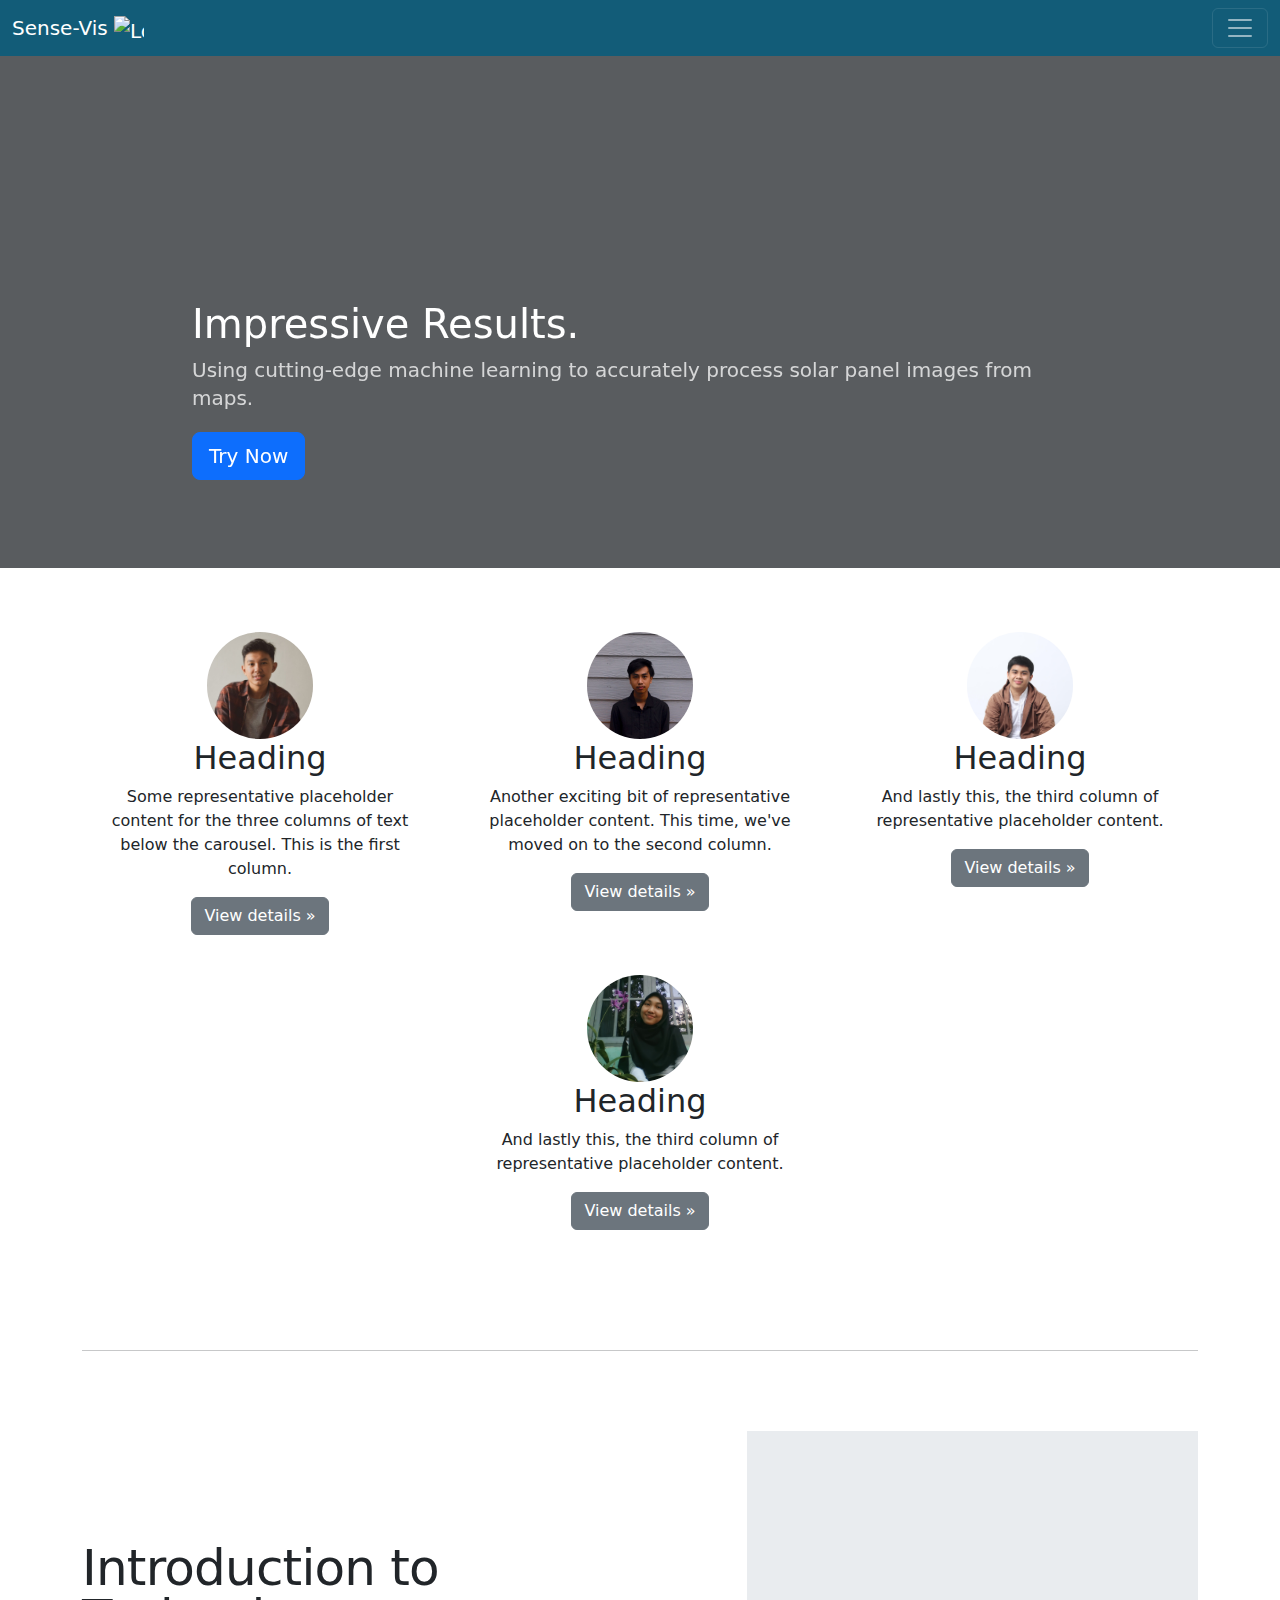
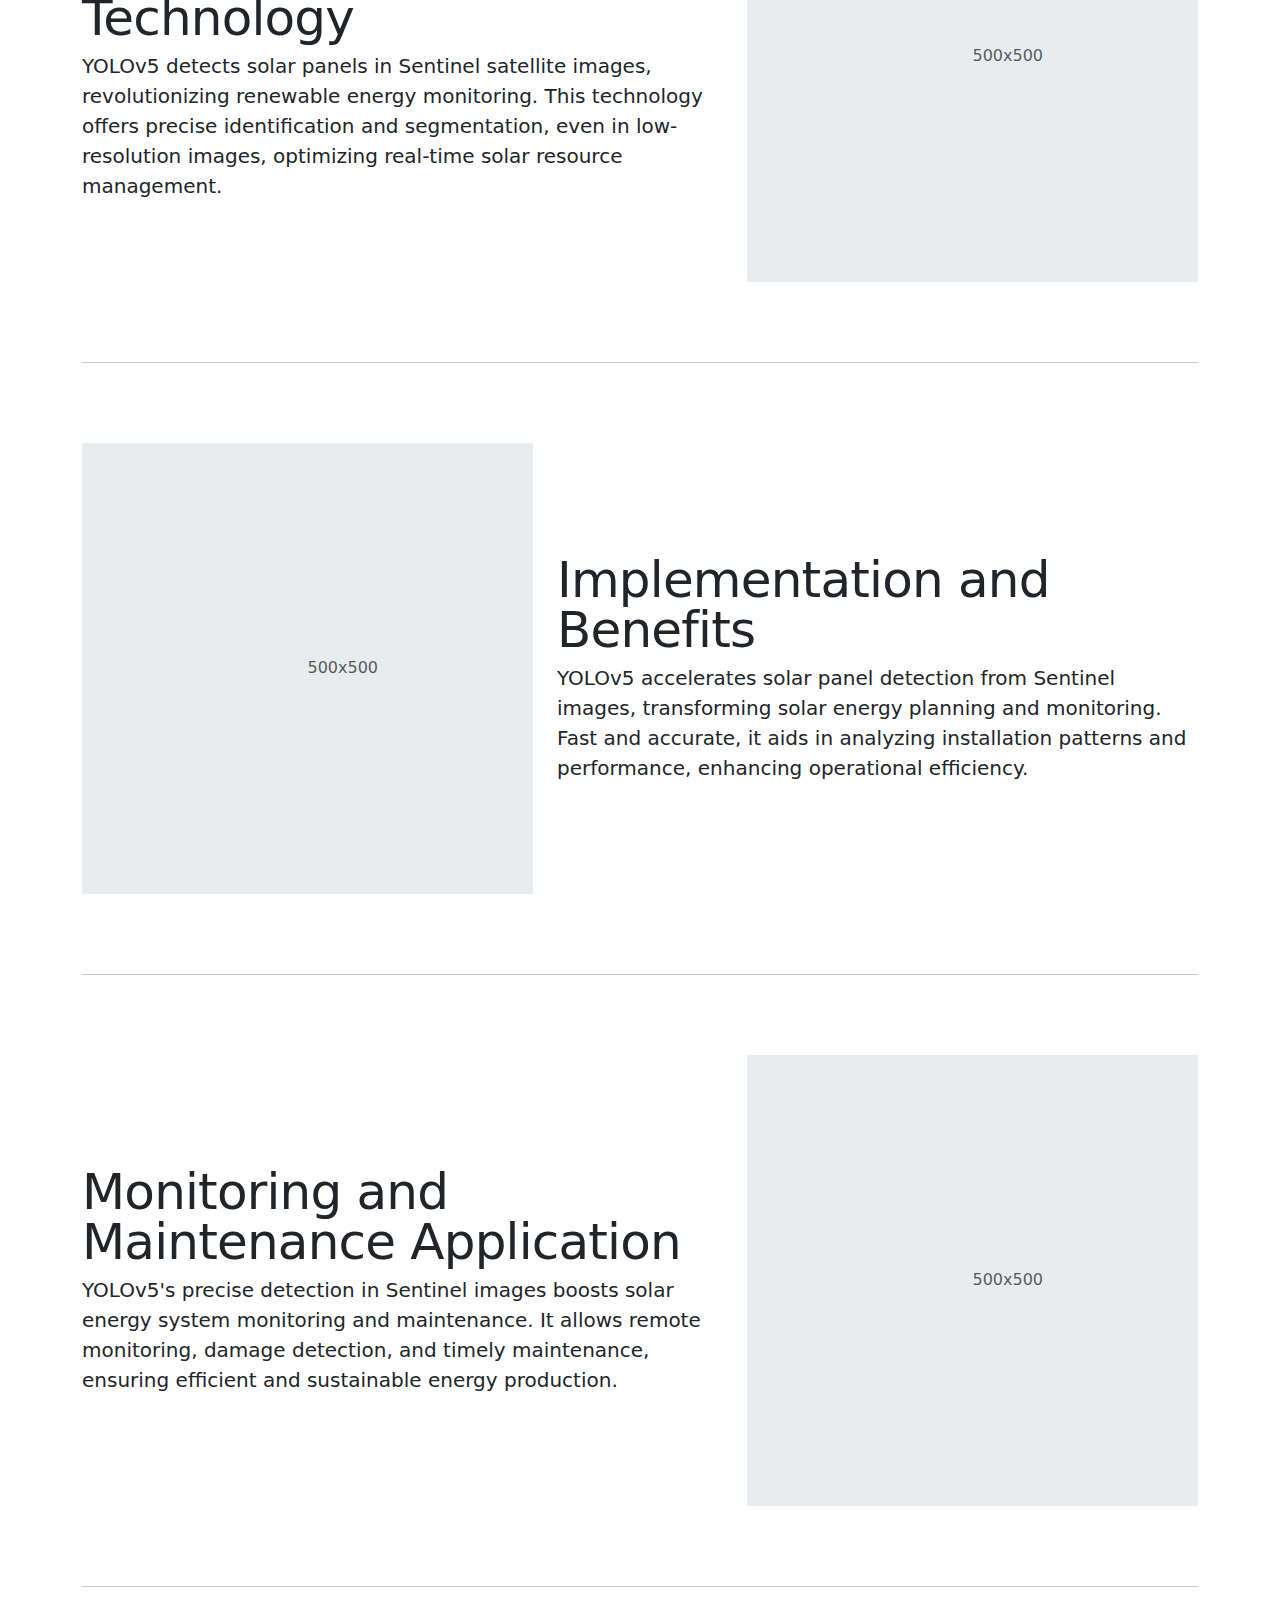
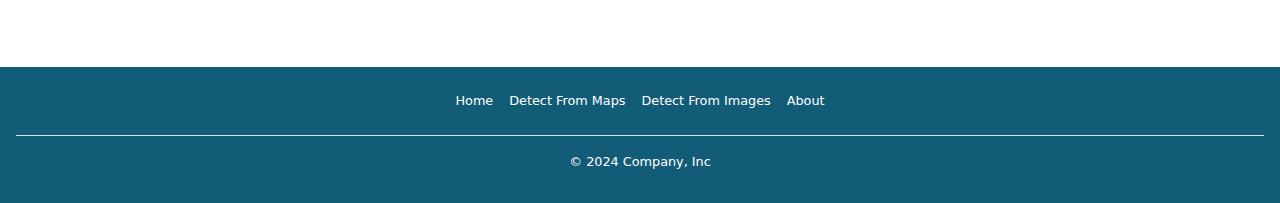
==== about.html @ 4f79d6cd "Mengubah text, menambah animasi, menambah card" ====
<!doctype html>
<html lang="en">
<head>
  <meta charset="utf-8">
  <meta name="viewport" content="width=device-width, initial-scale=1">
  <title>About</title>
  <meta name="description" content="Sense-Vis adalah sebuah platform yang memungkinan pengguna untuk melakukan deteksi dan mask terhadap solar paner">
  <meta name="keywords" content="yolov5, sentinel2, mask, solar panel">
  <meta name="author" content="Abiya, Rafly, Irfani, Riyang">
  <link rel="icon" href="/images/Black.ico" type="image/x-icon">
  <link href="https://cdn.jsdelivr.net/npm/bootstrap@5.3.3/dist/css/bootstrap.min.css" rel="stylesheet" integrity="sha384-QWTKZyjpPEjISv5WaRU9OFeRpok6YctnYmDr5pNlyT2bRjXh0JMhjY6hW+ALEwIH" crossorigin="anonymous">
  <link rel="stylesheet" type="text/css" href="/css/maps.css" />
  <link rel="stylesheet" type="text/css" href="/css/about.css" />
  <link rel="stylesheet" href="https://cdn.jsdelivr.net/npm/bootstrap-icons@1.11.3/font/bootstrap-icons.min.css">
  <script src="https://polyfill.io/v3/polyfill.min.js?features=default"></script>
</head>
<body>
  <div class="content">

    <!-- Navbar -->
    <nav class="navbar navbar-dark header">
      <div class="container-fluid">
        <a class="navbar-brand" href="index.html">Sense-Vis
          <img src="images/White.svg" alt="Logo" width="30" height="24" class="d-inline-block align-text-top">
        </a>
        <button class="navbar-toggler" type="button" data-bs-toggle="offcanvas" data-bs-target="#offcanvasDarkNavbar" aria-controls="offcanvasDarkNavbar" aria-label="Toggle navigation">
          <span class="navbar-toggler-icon"></span>
        </button>
        <div class="offcanvas offcanvas-end" tabindex="-1" id="offcanvasDarkNavbar" aria-labelledby="offcanvasDarkNavbarLabel">
          <div class="offcanvas-header">
            <h5 class="offcanvas-title" id="offcanvasDarkNavbarLabel">Sense-Vis</h5>
            <button type="button" class="btn-close btn-close-white" data-bs-dismiss="offcanvas" aria-label="Close"></button>
          </div>
          <div class="offcanvas-body">
            <ul class="navbar-nav justify-content-end flex-grow-1 pe-3">
              <li class="nav-item">
                <a class="nav-link active" aria-current="page" href="index.html">Home</a>
              </li>
              <li class="nav-item">
                <a class="nav-link" href="maps.html">Detect From Maps</a>
              </li>
              <li class="nav-item">
                <a class="nav-link" href="upload.html">Detect From Images</a>
              </li>
              <li class="nav-item">
                <a class="nav-link" href="about.html">About</a>
              </li>
            </ul>
          </div>
        </div>
      </div>
    </nav>

    <div class="aboutMainContent">
      <div id="myCarousel" class="carousel slide mb-6" data-bs-ride="carousel">
        <!-- <div class="carousel-indicators">
          <button type="button" data-bs-target="#myCarousel" data-bs-slide-to="0" class="active" aria-current="true" aria-label="Slide 1"></button>
          <button type="button" data-bs-target="#myCarousel" data-bs-slide-to="1" aria-label="Slide 2"></button>
          <button type="button" data-bs-target="#myCarousel" data-bs-slide-to="2" aria-label="Slide 3"></button>
        </div> -->
        <div class="carousel-inner">
          <div class="carousel-item active">
            <svg class="bd-placeholder-img" width="100%" height="100%" xmlns="http://www.w3.org/2000/svg" aria-hidden="true" preserveAspectRatio="xMidYMid slice" focusable="false"><rect width="100%" height="100%" fill="var(--bs-secondary-color)"/></svg>
            <div class="container">
              <div class="carousel-caption text-start">
                <h1>Impressive Results.</h1>
                <p class="opacity-75">Using cutting-edge machine learning to accurately process solar panel images from maps.</p>
                <p><a class="btn btn-lg btn-primary" href="maps.html">Try Now</a></p>
              </div>
            </div>
          </div>
          <div class="carousel-item">
            <svg class="bd-placeholder-img" width="100%" height="100%" xmlns="http://www.w3.org/2000/svg" aria-hidden="true" preserveAspectRatio="xMidYMid slice" focusable="false"><rect width="100%" height="100%" fill="var(--bs-secondary-color)"/></svg>
            <div class="container">
              <div class="carousel-caption">
                <h1>Flexible.</h1>
                <p>Easily manage your TIFF files to get the output you desire..</p>
                <p><a class="btn btn-lg btn-primary" href="upload.html">Start Analysis</a></p>
              </div>
            </div>
          </div>
          <div class="carousel-item">
            <svg class="bd-placeholder-img" width="100%" height="100%" xmlns="http://www.w3.org/2000/svg" aria-hidden="true" preserveAspectRatio="xMidYMid slice" focusable="false"><rect width="100%" height="100%" fill="var(--bs-secondary-color)"/></svg>
            <div class="container">
              <div class="carousel-caption text-end">
                <h1>Discover Solar Panels Around You.</h1>
                <p>Our recommendation column makes it easy to find solar panel locations.</p>
                <p><a class="btn btn-lg btn-primary" href="maps.html">Find Your Solar Panels</a></p>
              </div>
            </div>
          </div>
        </div>
        <!-- <button class="carousel-control-prev" type="button" data-bs-target="#myCarousel" data-bs-slide="prev">
          <span class="carousel-control-prev-icon" aria-hidden="true"></span>
          <span class="visually-hidden">Previous</span>
        </button>
        <button class="carousel-control-next" type="button" data-bs-target="#myCarousel" data-bs-slide="next">
          <span class="carousel-control-next-icon" aria-hidden="true"></span>
          <span class="visually-hidden">Next</span>
        </button> -->
      </div>
    
      <div class="container marketing">
    
        <!-- Three columns of text below the carousel -->
        <div class="row">
          <div class="col-lg-4">
            <img class="bd-placeholder-img rounded-circle" src="images/profile_irfani.jpeg" alt="Placeholder" style="width: 30%;">
            <h2 class="fw-normal">Heading</h2>
            <p>Some representative placeholder content for the three columns of text below the carousel. This is the first column.</p>
            <p><a class="btn btn-secondary" href="#">View details &raquo;</a></p>
          </div><!-- /.col-lg-4 -->
          <div class="col-lg-4">
            <img class="bd-placeholder-img rounded-circle" src="images/profile_rafly.jpeg" alt="Placeholder" style="width: 30%;">
            <h2 class="fw-normal">Heading</h2>
            <p>Another exciting bit of representative placeholder content. This time, we've moved on to the second column.</p>
            <p><a class="btn btn-secondary" href="#">View details &raquo;</a></p>
          </div><!-- /.col-lg-4 -->
          <div class="col-lg-4">
            <img class="bd-placeholder-img rounded-circle" src="images/profile_abiya.jpeg" alt="Placeholder" style="width: 30%;">
            <h2 class="fw-normal">Heading</h2>
            <p>And lastly this, the third column of representative placeholder content.</p>
            <p><a class="btn btn-secondary" href="#">View details &raquo;</a></p>
          </div><!-- /.col-lg-4 -->
          <div class="col-lg-4 offset-lg-4">
            <img class="bd-placeholder-img rounded-circle" src="images/profile_riyang.jpeg" alt="Placeholder" style="width: 30%;">
            <h2 class="fw-normal">Heading</h2>
            <p>And lastly this, the third column of representative placeholder content.</p>
            <p><a class="btn btn-secondary" href="#">View details &raquo;</a></p>
          </div><!-- /.col-lg-4 -->
        </div><!-- /.row -->
    
    
        <!-- START THE FEATURETTES -->
    
        <hr class="featurette-divider">
    
        <div class="row featurette">
          <div class="col-md-7">
            <h2 class="featurette-heading fw-normal lh-1">Introduction to Technology</h2>
            <p class="lead">YOLOv5 detects solar panels in Sentinel satellite images, revolutionizing renewable energy monitoring. This technology offers precise identification and segmentation, even in low-resolution images, optimizing real-time solar resource management.</p>
          </div>
          <div class="col-md-5">
            <svg class="bd-placeholder-img bd-placeholder-img-lg featurette-image img-fluid mx-auto" width="500" height="500" xmlns="http://www.w3.org/2000/svg" role="img" aria-label="Placeholder: 500x500" preserveAspectRatio="xMidYMid slice" focusable="false"><title>Placeholder</title><rect width="100%" height="100%" fill="var(--bs-secondary-bg)"/><text x="50%" y="50%" fill="var(--bs-secondary-color)" dy=".3em">500x500</text></svg>
          </div>
        </div>
    
        <hr class="featurette-divider">
    
        <div class="row featurette">
          <div class="col-md-7 order-md-2">
            <h2 class="featurette-heading fw-normal lh-1">Implementation and Benefits</h2>
            <p class="lead">YOLOv5 accelerates solar panel detection from Sentinel images, transforming solar energy planning and monitoring. Fast and accurate, it aids in analyzing installation patterns and performance, enhancing operational efficiency.</p>
          </div>
          <div class="col-md-5 order-md-1">
            <svg class="bd-placeholder-img bd-placeholder-img-lg featurette-image img-fluid mx-auto" width="500" height="500" xmlns="http://www.w3.org/2000/svg" role="img" aria-label="Placeholder: 500x500" preserveAspectRatio="xMidYMid slice" focusable="false"><title>Placeholder</title><rect width="100%" height="100%" fill="var(--bs-secondary-bg)"/><text x="50%" y="50%" fill="var(--bs-secondary-color)" dy=".3em">500x500</text></svg>
          </div>
        </div>
    
        <hr class="featurette-divider">
    
        <div class="row featurette">
          <div class="col-md-7">
            <h2 class="featurette-heading fw-normal lh-1">Monitoring and Maintenance Application</h2>
            <p class="lead">YOLOv5's precise detection in Sentinel images boosts solar energy system monitoring and maintenance. It allows remote monitoring, damage detection, and timely maintenance, ensuring efficient and sustainable energy production.</p>
          </div>
          <div class="col-md-5">
            <svg class="bd-placeholder-img bd-placeholder-img-lg featurette-image img-fluid mx-auto" width="500" height="500" xmlns="http://www.w3.org/2000/svg" role="img" aria-label="Placeholder: 500x500" preserveAspectRatio="xMidYMid slice" focusable="false"><title>Placeholder</title><rect width="100%" height="100%" fill="var(--bs-secondary-bg)"/><text x="50%" y="50%" fill="var(--bs-secondary-color)" dy=".3em">500x500</text></svg>
          </div>
        </div>
    
        <hr class="featurette-divider">
    
        <!-- /END THE FEATURETTES -->
    
      </div>
    </div>

    <!-- Footer -->
    <footer>
        <div class="text-center p-3">
        <ul class="nav justify-content-center border-bottom pb-3 mb-3">
          <li class="nav-item"><a href="index.html" class="nav-link px-2">Home</a></li>
          <li class="nav-item"><a href="maps.html" class="nav-link px-2">Detect From Maps</a></li>
          <li class="nav-item"><a href="upload.html" class="nav-link px-2">Detect From Images</a></li>
          <li class="nav-item"><a href="about.html" class="nav-link px-2">About</a></li>
        </ul>
        <p class="text-center">&copy; 2024 Company, Inc</p>
      </div>
    </footer>
  </div>

  <script src="/js/upload.js"></script>
  <script src="https://cdn.jsdelivr.net/npm/bootstrap@5.3.3/dist/js/bootstrap.bundle.min.js" integrity="sha384-YvpcrYf0tY3lHB60NNkmXc5s9fDVZLESaAA55NDzOxhy9GkcIdslK1eN7N6jIeHz" crossorigin="anonymous"></script>
</body>
</html>
---- css/maps.css ----
/* Styling Body */
html, body {
  height: 100%;
  margin: 0;
  display: flex;
  flex-direction: column; 

}

/* Styling modal opening */
.modal-backdrop {
  z-index: 1040 !important;
}

.modal {
  z-index: 1050 !important;
}
.modal-content {
  background-color: #212529;
  color: #fff;
}

.modal-header, .modal-footer {
  border-color: #212529;
}

.bi {
  vertical-align: -.125em;
  fill: currentColor;
}

.btn-close {
  filter: invert(1); /* Invert close button color */
}

/* Styling header */
.header {
  width: 100%;
  background-color: #125C78;
  display: flex;
  flex-direction: row-reverse;
  position: sticky;
  top: 0;
  z-index: 1;
}

/* Styling content */
.content {
  flex: 1;
  display: flex;
  flex-direction: column;
}

/* Sidebar styling */
.sidebar {
  background-color: #f8f9fa;
  border: 1px solid #dee2e6;
  padding-top: 20px;
  margin: 0.8% 20% 37% 10px;
  height: auto;
  border-radius: 20px;
  box-sizing: border-box;
  position: fixed;
  height: 85%;
}

.sidebar:hover {
  box-shadow: 0 0 15px 0 rgb(0 21 38 / 50%);
}

/* Styling google map */
#map {
  height: 500px;
  width: 50%;
  border-radius: 10px;
  display: block;
  margin: 10px auto;
}

#map:hover {
  box-shadow: 0 4px 10px 5px rgba(0, 0, 0, 0.5);
}

/* Styling image hasil download dari sentinel-2 */
#map-image{
  border-radius: 3%;
  display: none; 
  max-width: 20%; 
  height: auto;
  margin: 5px;
}

#map-image:hover {
  box-shadow: 0 0 15px 0 rgb(0 21 38 / 50%);
}

/* Styling image hasil mask dari sentinel-2 */
#mask-image{
  border-radius: 3%;
  display: none; 
  max-width: 20%; 
  height: auto;
  margin: 5px;
}

#mask-image:hover {
  box-shadow: 0 0 15px 0 rgb(0 21 38 / 50%);
}

/* Styling untuk image hasil upload pengguna */
#upload-image{
  border-radius: 3%;
  display: none; 
  max-width: 20%; 
  height: auto;
  margin: 5px;
}

#upload-image:hover {
  box-shadow: 0 0 15px 0 rgb(0 21 38 / 50%);
}


.image-center {
  margin-top: 20px;
  margin-bottom: 20px;
  padding: 5px;
  display: flex;
  justify-content: center;
  align-items: center;
  /*Tambahan style card*/
  align-items: center;
  background-color: white;
  border-radius: 10px;
  box-shadow: 0 4px 8px rgba(0, 0, 0, 0.2);
  width: 50%;
  margin-left: auto;
  margin-right: auto;
  flex-wrap: wrap; /* Pastikan gambar bisa membungkus */
}

#map-image,
#mask-image,
#upload-image {
  display: block;
  max-width: 35%; /* Biar gambar memenuhi card */
  height: auto;
  margin: 10px; /* Jarak antar gambar dalam card */
  border-radius: 3%;
  box-shadow: 0 0 15px 0 rgb(0 21 38 / 50%);
  transition: box-shadow 0.3s ease; /* Tambahkan transisi halus untuk efek hover */
}

#map-image:hover,
#mask-image:hover,
#upload-image:hover {
  box-shadow: 0 4px 10px 5px rgba(0, 0, 0, 0.5); /* Efek hover untuk gambar */
}
/*Akhir revisi card*/

/* Styling search box */
#pac-input {
  width: 80%;
  max-width: 600px;
  margin: 5px auto;
  position: relative;
  display: block;
  text-align: center;
}

#pac-input:hover {
  box-shadow: 0 0 15px 0 rgb(0 21 38 / 50%);
}

/* Styling text coordinate */
.coordinates {
  text-align: center;
  justify-content: center;
  align-items: center;
  margin: 0 auto;
  padding: 10px;
  border: 1px solid #000;
  border-radius: 5px;
  width: max-content;
  background-color: #fff;
  margin-top: 20px;
}

.coordinates span {
  display: block;
  font-size: 1.2em;
  margin: 5px 0;
}

/* Styling offcanvas */
.nav-link {
  position: relative;
  display: inline-block;
  color: #fff;
  text-decoration: none;
  transition: color 0.3s ease;
}

.nav-link::after,
.nav-link.active::after {
  content: '';
  position: absolute;
  width: 0;
  height: 2px;
  display: block;
  margin-top: 5px;
  right: 0;
  background: #fff;
  transition: width 0.3s ease, right 0.3s ease;
}

.nav-link:hover,
.nav-link.active:hover {
  color: #86B6F6; 
}

.nav-link:hover::after,
.nav-link.active:hover::after {
  width: 100%;
  right: 0;
}

.nav-link.active {
  color: #000;
}

.offcanvas-end {
  width: 240px !important;
  background-color: #125C78; 
  color: white;
}

/* Styling modal image hasil download dari sentinel-2 */
.modal {
  display: none;
  position: fixed;
  z-index: 3;
  padding-top: 100px;
  left: 0;
  top: 0;
  width: 100%;
  height: 100%;
  overflow: auto;
  background-color: rgb(0,0,0);
  background-color: rgba(0,0,0,0.9);
}

.modal-content {
  margin: auto;
  display: block;
  width: 80%;
  max-width: 700px;
}

.modal-content, #caption {
  -webkit-animation-name: zoom;
  -webkit-animation-duration: 0.6s;
  animation-name: zoom;
  animation-duration: 0.6s;
}

@-webkit-keyframes zoom {
  from {-webkit-transform:scale(0)} 
  to {-webkit-transform:scale(1)}
}

@keyframes zoom {
  from {transform:scale(0)} 
  to {transform:scale(1)}
}

.close {
  position: absolute;
  top: 15px;
  right: 35px;
  color: #f1f1f1;
  font-size: 40px;
  font-weight: bold;
  transition: 0.3s;
}

.close:hover,
.close:focus {
  color: #bbb;
  text-decoration: none;
  cursor: pointer;
}


/* Main content styling */
.main-content {
  display: flex;
  flex-direction: column;
  justify-content: center;
  align-items: center;
}

/* Main section layout */
.main {
  flex: 1;
  display: flex;
  flex-direction: row;
}

/* Styling text select band */
#SelectBand {
  display: none;
}

/* Styling tombol send */
#sendBtn{
  background-color:#0d6efd;
  color: white;
}

#sendBtn:hover {
  background-color: #125C78;
  color: white;
}

/* Styling animasi loading tombol send */
#sendSpinner{
  display: none;
}

/* Styling tombol convert */
#convertBtn:hover {
  background-color: #125C78;
  color: white;
}

/* Styling tombol upload */
#uploadBtn{
  background-color:#0d6efd;
  color: white;

}

#uploadBtn:hover {
  background-color: #125C78;
  color: white;
}

/* Styling animasi loading tombol upload */
#uploadSpinner {
  display: none;
}


/* Styling footer */
footer {
  flex-shrink: 0;
  width: 100%;
  color: white;
}

footer .p-3 {
  margin: 0px;
  background: #125C78;
  font-size: 0.8em; 
  text-align: center;
  z-index: 5;
}

/* Responsive adjustments */
@media (max-width: 864px) {
  /* Adjust layout for tablets */
  .main {
    flex-direction: column;
  }
  .sidebar {
    width: 100%;
    height: auto;
    position: relative;
    margin: 0;
    border-radius: 0;
    order: -1;
  }
  #map {
    width: 90%;
    height: 300px;
    margin: 20px auto;
  }
  #pac-input {
    width: 90%;
    margin: 10px auto;
  }
  .coordinates {
    margin-top: 10px;
  }
  
}

@media (max-width: 480px) {
  /* Adjust layout for phones */
  .main {
    flex-direction: column;
  }
  .sidebar {
    width: 100%;
    height: auto;
    position: relative;
    margin: 0;
    border-radius: 0;
    order: -1;
  }
  #map {
    width: 90%;
    height: 200px;
    margin: 20px auto;
  }
  #pac-input {
    width: 90%;
    margin: 10px auto;
  }
  .coordinates {
    margin-top: 10px;
  }
  .main-content {
    flex-direction: column;
  }
  .content {
    display: flex;
    flex-direction: column;
  }
  #map-image{
    border-radius: 3%;
    display: none; 
    max-width: 45%; 
    height: auto;
  }

  #mask-image{
    border-radius: 3%;
    display: none; 
    max-width: 45%; 
    height: auto;
  }

  #upload-image{
    border-radius: 3%;
    display: none; 
    max-width: 45%; 
    height: auto;
  }

  .image-center {
    width: 60%;
    padding: 10px;
    flex-direction: column; /* Susun gambar secara vertikal pada layar kecil */
  }
  #map-image,
  #mask-image,
  #upload-image{
    max-width: 90%; /* Gambar memenuhi card pada layar kecil */
    margin: 5px 0; /* Kurangi jarak antar gambar pada layar kecil */
  }
}
---- css/about.css ----
/* CUSTOMIZE THE CAROUSEL
  -------------------------------------------------- */
  
  /* Carousel base class */
  .carousel {
    margin-bottom: 4rem;
  }
  /* Since positioning the image, we need to help out the caption */
  .carousel-caption {
    bottom: 3rem;
    /* z-index: 10; */
  }
  
  /* Declare heights because of positioning of img element */
  .carousel-item {
    height: 32rem;
  }
  
  
  /* MARKETING CONTENT
  -------------------------------------------------- */
  
  /* Center align the text within the three columns below the carousel */
  .marketing .col-lg-4 {
    margin-bottom: 1.5rem;
    text-align: center;
  }
  /* rtl:begin:ignore */
  .marketing .col-lg-4 p {
    margin-right: .75rem;
    margin-left: .75rem;
  }
  /* rtl:end:ignore */
  
  
  /* Featurettes
  ------------------------- */
  
  .featurette-divider {
    margin: 5rem 0; /* Space out the Bootstrap <hr> more */
  }
  
  /* Thin out the marketing headings */
  /* rtl:begin:remove */
  .featurette-heading {
    letter-spacing: -.05rem;
  }
  
  /* rtl:end:remove */
  
  /* RESPONSIVE CSS
  -------------------------------------------------- */
  
  @media (min-width: 40em) {
    /* Bump up size of carousel content */
    .carousel-caption p {
      margin-bottom: 1.25rem;
      font-size: 1.25rem;
      line-height: 1.4;
    }
  
    .featurette-heading {
      font-size: 50px;
    }
  }
  
  @media (min-width: 62em) {
    .featurette-heading {
      margin-top: 7rem;
    }
  }
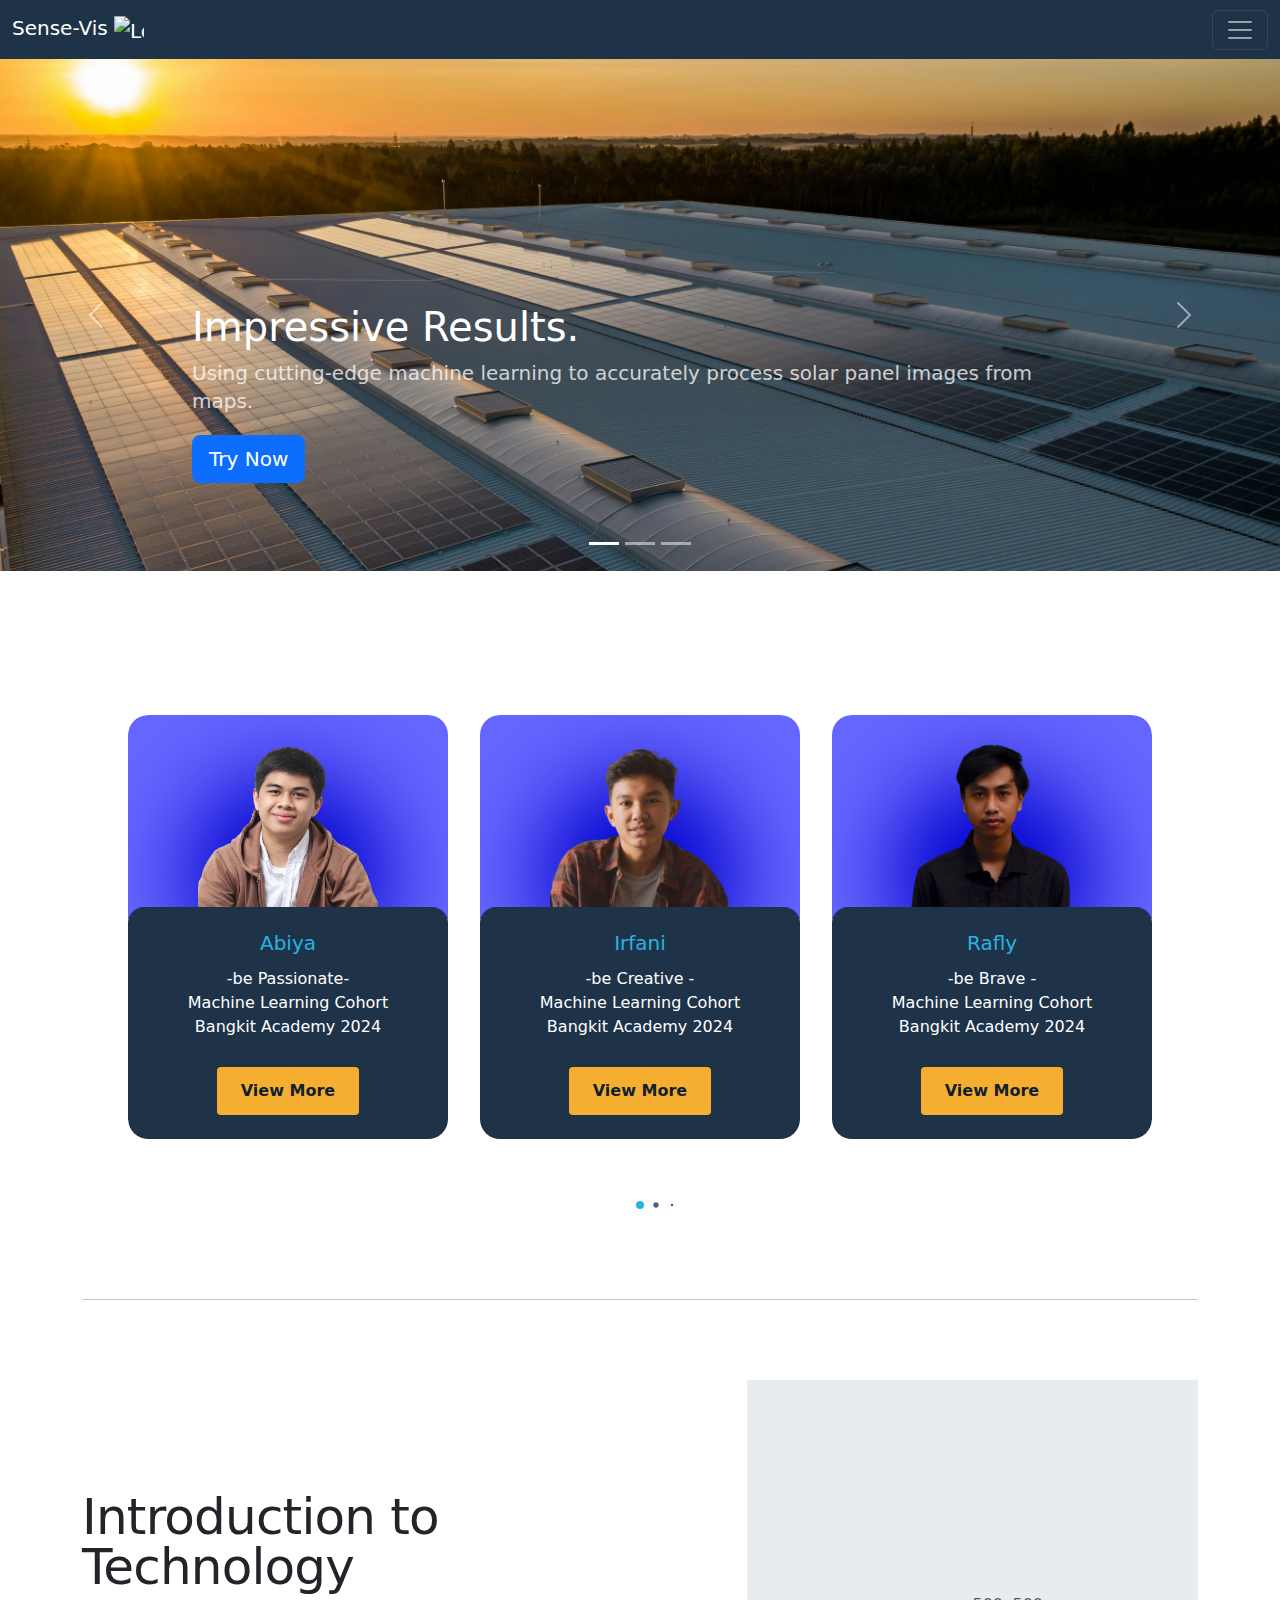
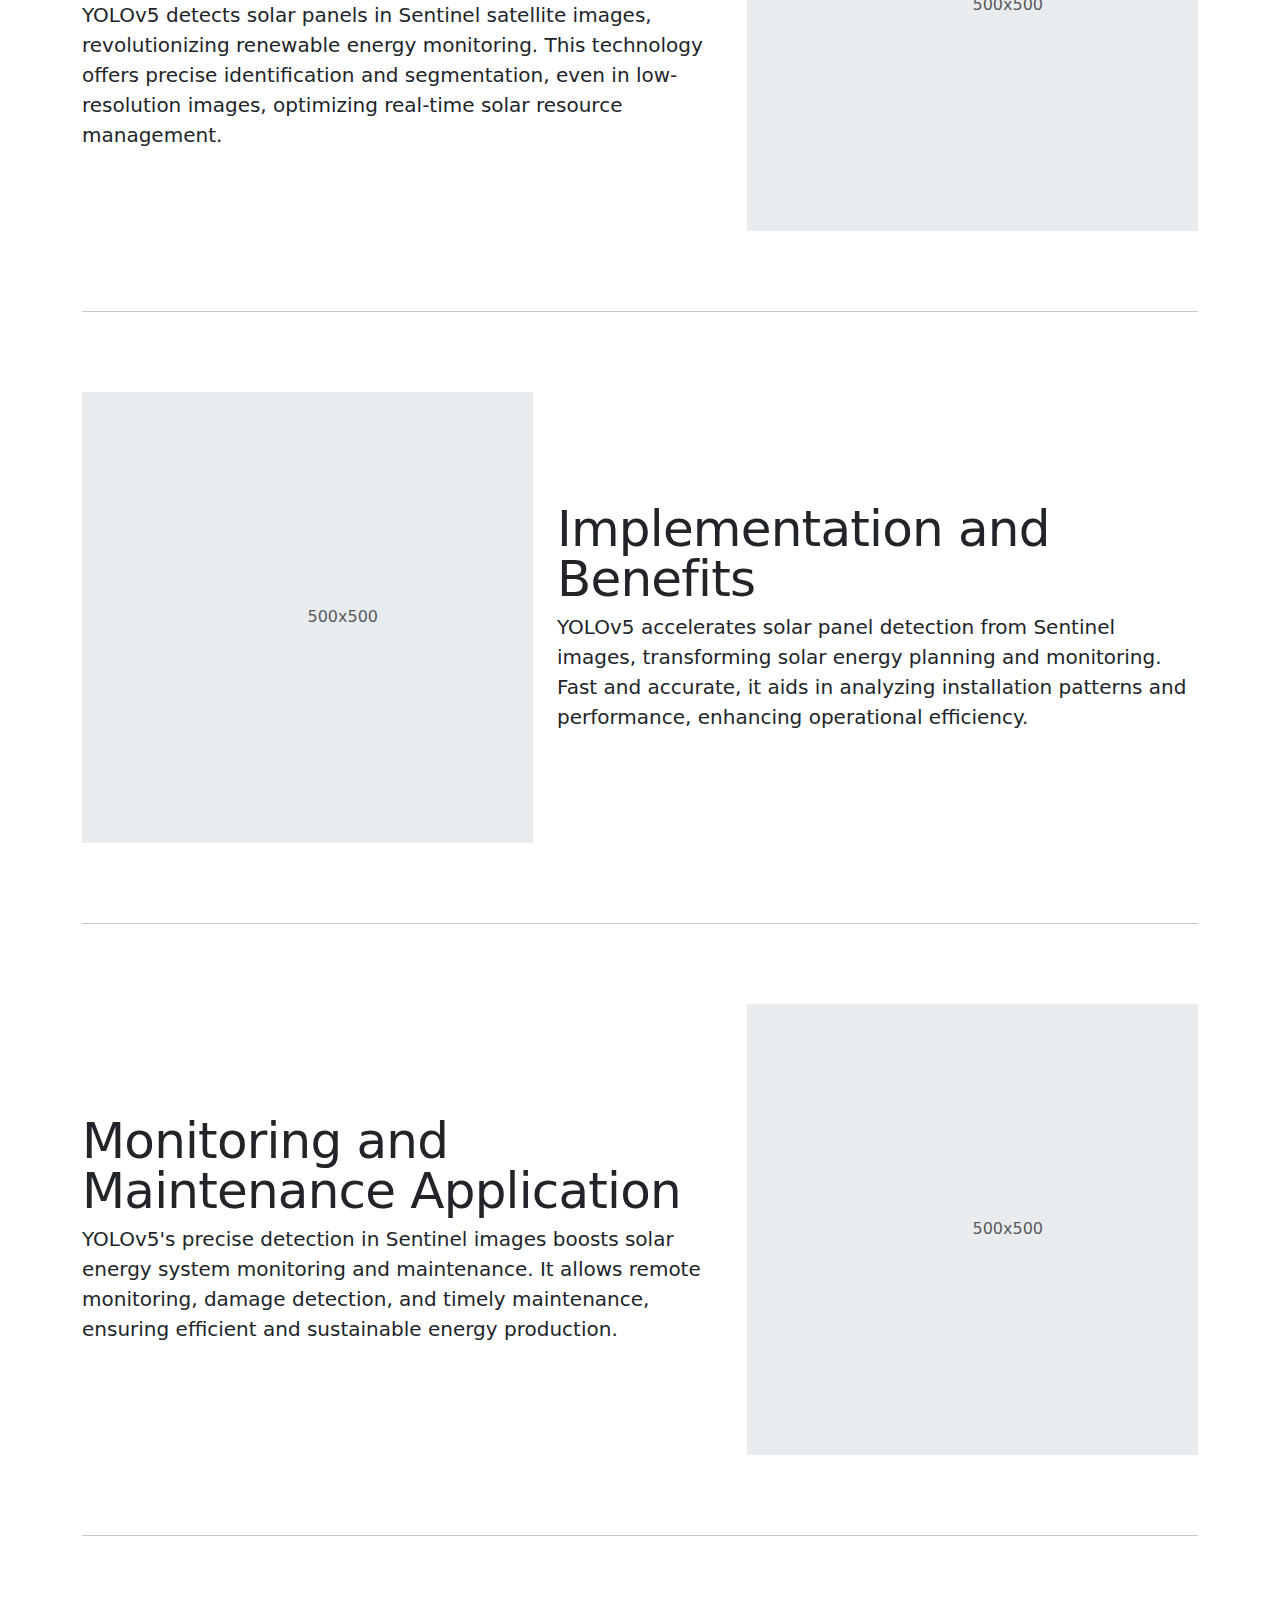
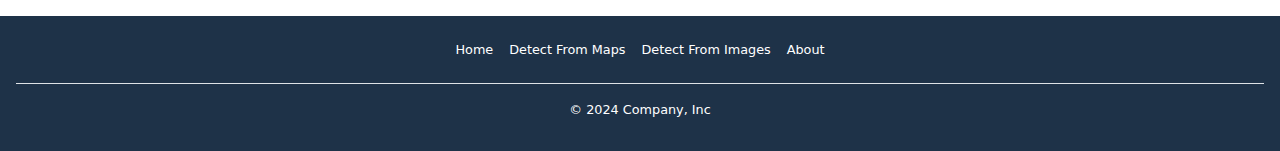
==== commit ccf59bb9: "Memperbaiki warna header,footer, dan about page" ====
--- a/about.html
+++ b/about.html
@@ -13,12 +13,20 @@
   <link rel="stylesheet" type="text/css" href="/css/about.css" />
   <link rel="stylesheet" href="https://cdn.jsdelivr.net/npm/bootstrap-icons@1.11.3/font/bootstrap-icons.min.css">
   <script src="https://polyfill.io/v3/polyfill.min.js?features=default"></script>
+      <!--=============== REMIXICONS ===============-->
+      <link rel="stylesheet" href="https://cdnjs.cloudflare.com/ajax/libs/remixicon/3.5.0/remixicon.css" crossorigin="">
+
+      <!--=============== SWIPER CSS ===============-->
+      <link rel="stylesheet" href="css/swiper-bundle.min.css">
+
+      <!--=============== CSS ===============-->
+      <link rel="stylesheet" href="css/slider.css">
 </head>
 <body>
   <div class="content">
 
     <!-- Navbar -->
-    <nav class="navbar navbar-dark header">
+    <nav class="navbar navbar-dark header" style="z-index: 20;">
       <div class="container-fluid">
         <a class="navbar-brand" href="index.html">Sense-Vis
           <img src="images/White.svg" alt="Logo" width="30" height="24" class="d-inline-block align-text-top">
@@ -53,14 +61,15 @@
 
     <div class="aboutMainContent">
       <div id="myCarousel" class="carousel slide mb-6" data-bs-ride="carousel">
-        <!-- <div class="carousel-indicators">
+        <div class="carousel-indicators">
           <button type="button" data-bs-target="#myCarousel" data-bs-slide-to="0" class="active" aria-current="true" aria-label="Slide 1"></button>
           <button type="button" data-bs-target="#myCarousel" data-bs-slide-to="1" aria-label="Slide 2"></button>
           <button type="button" data-bs-target="#myCarousel" data-bs-slide-to="2" aria-label="Slide 3"></button>
-        </div> -->
+        </div>
         <div class="carousel-inner">
           <div class="carousel-item active">
-            <svg class="bd-placeholder-img" width="100%" height="100%" xmlns="http://www.w3.org/2000/svg" aria-hidden="true" preserveAspectRatio="xMidYMid slice" focusable="false"><rect width="100%" height="100%" fill="var(--bs-secondary-color)"/></svg>
+            <!-- <svg class="bd-placeholder-img" width="100%" height="100%" xmlns="http://www.w3.org/2000/svg" aria-hidden="true" preserveAspectRatio="xMidYMid slice" focusable="false"><rect width="100%" height="100%" fill="var(--bs-secondary-color)"/></svg> -->
+            <img src="images/nuno-marques-0GbrjL3vZF4-unsplash.jpg" style="transform: translateY(-20%);"> 
             <div class="container">
               <div class="carousel-caption text-start">
                 <h1>Impressive Results.</h1>
@@ -90,46 +99,134 @@
             </div>
           </div>
         </div>
-        <!-- <button class="carousel-control-prev" type="button" data-bs-target="#myCarousel" data-bs-slide="prev">
+        <button class="carousel-control-prev" type="button" data-bs-target="#myCarousel" data-bs-slide="prev">
           <span class="carousel-control-prev-icon" aria-hidden="true"></span>
           <span class="visually-hidden">Previous</span>
         </button>
         <button class="carousel-control-next" type="button" data-bs-target="#myCarousel" data-bs-slide="next">
           <span class="carousel-control-next-icon" aria-hidden="true"></span>
           <span class="visually-hidden">Next</span>
-        </button> -->
-      </div>
-    
+        </button>
+      </div>
+    <!-- Slider -->
+    <section class="container-card">
+      <div class="card__container swiper">
+         <div class="card__content">
+            <div class="swiper-wrapper">
+               <article class="card__article swiper-slide">
+                  <div class="card__image">
+                     <img src="images/profile_abiya.png" alt="image" class="card__img">
+                     <div class="card__shadow"></div>
+                  </div>
+   
+                  <div class="card__data">
+                     <h3 class="card__name">Abiya</h3>
+                     <p class="card__description">
+                      -be Passionate-<br>
+                      Machine Learning Cohort Bangkit Academy 2024                      
+                     </p>
+   
+                     <a href="https://www.linkedin.com/in/abiyamakruf/" target="_blank" class="card__button">View More</a>
+                  </div>
+               </article>
+   
+               <article class="card__article swiper-slide">
+                  <div class="card__image">
+                     <img src="images/profile_irfani.png" alt="image" class="card__img">
+                     <div class="card__shadow"></div>
+                  </div>
+   
+                  <div class="card__data">
+                     <h3 class="card__name">Irfani</h3>
+                     <p class="card__description">
+                      -be Creative - <br>
+                      Machine Learning Cohort Bangkit Academy 2024
+                     </p>
+   
+                     <a href="https://www.linkedin.com/in/muhammad-daffa-irfani/" target="_blank" class="card__button">View More</a>
+                  </div>
+               </article>
+   
+               <article class="card__article swiper-slide">
+                  <div class="card__image">
+                     <img src="images/profile_rafly.png" alt="image" class="card__img">
+                     <div class="card__shadow"></div>
+                  </div>
+   
+                  <div class="card__data">
+                     <h3 class="card__name">Rafly</h3>
+                     <p class="card__description">
+                      -be Brave - <br>
+                      Machine Learning Cohort Bangkit Academy 2024                      
+                     </p>
+   
+                     <a href="https://www.linkedin.com/in/raflyarj/" target="_blank" class="card__button">View More</a>
+                  </div>
+               </article>
+   
+               <article class="card__article swiper-slide">
+                  <div class="card__image">
+                     <img src="images/profile_riyang.png" alt="image" class="card__img">
+                     <div class="card__shadow"></div>
+                  </div>
+   
+                  <div class="card__data">
+                     <h3 class="card__name">Riyang</h3>
+                     <p class="card__description">
+                      -be Cherfull - <br>
+                      Cloud Computing Cohort Bangkit Academy 2024                      
+                     </p>
+   
+                     <a href="https://www.linkedin.com/in/risyatati2003/" target="_blank" class="card__button">View More</a>
+                  </div>
+               </article>
+
+            </div>
+         </div>
+
+         <!-- Navigation buttons -->
+         <div class="swiper-button-next">
+            <i class="ri-arrow-right-s-line"></i>
+         </div>
+         
+         <div class="swiper-button-prev">
+            <i class="ri-arrow-left-s-line"></i>
+         </div>
+
+         <!-- Pagination -->
+         <div class="swiper-pagination"></div>
+      </div>
+   </section>
       <div class="container marketing">
     
         <!-- Three columns of text below the carousel -->
-        <div class="row">
+        <!-- <div class="row">
           <div class="col-lg-4">
             <img class="bd-placeholder-img rounded-circle" src="images/profile_irfani.jpeg" alt="Placeholder" style="width: 30%;">
             <h2 class="fw-normal">Heading</h2>
             <p>Some representative placeholder content for the three columns of text below the carousel. This is the first column.</p>
             <p><a class="btn btn-secondary" href="#">View details &raquo;</a></p>
-          </div><!-- /.col-lg-4 -->
+          </div>
           <div class="col-lg-4">
             <img class="bd-placeholder-img rounded-circle" src="images/profile_rafly.jpeg" alt="Placeholder" style="width: 30%;">
             <h2 class="fw-normal">Heading</h2>
             <p>Another exciting bit of representative placeholder content. This time, we've moved on to the second column.</p>
             <p><a class="btn btn-secondary" href="#">View details &raquo;</a></p>
-          </div><!-- /.col-lg-4 -->
+          </div>
           <div class="col-lg-4">
             <img class="bd-placeholder-img rounded-circle" src="images/profile_abiya.jpeg" alt="Placeholder" style="width: 30%;">
             <h2 class="fw-normal">Heading</h2>
             <p>And lastly this, the third column of representative placeholder content.</p>
             <p><a class="btn btn-secondary" href="#">View details &raquo;</a></p>
-          </div><!-- /.col-lg-4 -->
+          </div>
           <div class="col-lg-4 offset-lg-4">
             <img class="bd-placeholder-img rounded-circle" src="images/profile_riyang.jpeg" alt="Placeholder" style="width: 30%;">
             <h2 class="fw-normal">Heading</h2>
             <p>And lastly this, the third column of representative placeholder content.</p>
             <p><a class="btn btn-secondary" href="#">View details &raquo;</a></p>
-          </div><!-- /.col-lg-4 -->
-        </div><!-- /.row -->
-    
+          </div>
+        </div> -->
+  
     
         <!-- START THE FEATURETTES -->
     
@@ -192,5 +289,9 @@
 
   <script src="/js/upload.js"></script>
   <script src="https://cdn.jsdelivr.net/npm/bootstrap@5.3.3/dist/js/bootstrap.bundle.min.js" integrity="sha384-YvpcrYf0tY3lHB60NNkmXc5s9fDVZLESaAA55NDzOxhy9GkcIdslK1eN7N6jIeHz" crossorigin="anonymous"></script>
+  <!--=============== SWIPER JS ===============-->
+  <script src="js/swiper-bundle.min.js"></script>
+  <!--=============== MAIN JS ===============-->
+  <script src="js/slider.js"></script>
 </body>
 </html>
--- a/css/maps.css
+++ b/css/maps.css
@@ -8,6 +8,16 @@
 }
 
 /* Styling modal opening */
+#modalOpening p {
+  font-weight: lighter;
+  font-size: 13px;
+  margin-top: 5px;
+}
+
+#modalOpening li {
+  margin: 10px;
+}
+
 .modal-backdrop {
   z-index: 1040 !important;
 }
@@ -36,7 +46,8 @@
 /* Styling header */
 .header {
   width: 100%;
-  background-color: #125C78;
+  /* background-color: #125C78; */
+  background-color: hsl(212, 42%, 20%);
   display: flex;
   flex-direction: row-reverse;
   position: sticky;
@@ -231,7 +242,8 @@
 
 .offcanvas-end {
   width: 240px !important;
-  background-color: #125C78; 
+  /* background-color: #125C78;  */
+  background-color: hsl(212, 42%, 20%);
   color: white;
 }
 
@@ -361,7 +373,7 @@
 
 footer .p-3 {
   margin: 0px;
-  background: #125C78;
+  background-color: hsl(212, 42%, 20%);
   font-size: 0.8em; 
   text-align: center;
   z-index: 5;
--- a/css/slider.css
+++ b/css/slider.css
@@ -0,0 +1,192 @@
+/*=============== GOOGLE FONTS ===============*/
+@import url("https://fonts.googleapis.com/css2?family=Bai+Jamjuree:wght@400;500;600&display=swap");
+
+/*=============== VARIABLES CSS ===============*/
+:root {
+  /*========== Colors ==========*/
+  /*Color mode HSL(hue, saturation, lightness)*/
+  --first-color: hsl(38, 92%, 58%);
+  --first-color-light: hsl(240, 100%, 70%);
+  --first-color-alt: hsl(240, 100%, 40%);
+
+  --second-color: hsl(195, 75%, 52%);
+  --dark-color: hsl(212, 40%, 12%);
+  --white-color: hsl(212, 4%, 95%);
+  --container-color: hsl(212, 42%, 20%);
+
+  /*========== Font and typography ==========*/
+  /*.5rem = 8px | 1rem = 16px ...*/
+  --body-font: "Bai Jamjuree", sans-serif;
+  --h2-font-size: 1.25rem;
+  --normal-font-size: 1rem;
+}
+
+/*=============== BASE ===============*/
+/* * {
+  box-sizing: border-box;
+  padding: 0;
+  margin: 0;
+} */
+
+/* body {
+  font-family: var(--body-font);
+  font-size: var(--normal-font-size);
+  background-color: var(--body-color);
+  color: var(--white-color);
+} */
+
+a {
+  text-decoration: none;
+}
+
+img {
+  display: block;
+  max-width: 100%;
+  height: auto;
+}
+
+/*=============== CARD ===============*/
+.container-card {
+  display: flex;
+  justify-content: center;
+  align-items: center;
+}
+
+.card__container {
+  padding-block: 5rem;
+}
+
+.card__content {
+  margin-inline: 1.75rem;
+  border-radius: 1.25rem;
+  overflow: hidden;
+}
+
+.card__article {
+  width: 300px; /* Remove after adding swiper js */
+  border-radius: 1.25rem;
+  overflow: hidden;
+}
+
+.card__image {
+  position: relative;
+  background-color: var(--first-color-light);
+  padding-top: 1.5rem;
+  margin-bottom: -.75rem;
+}
+
+.card__data {
+  background-color: var(--container-color);
+  padding: 1.5rem 2rem;
+  border-radius: 1rem;
+  text-align: center;
+  position: relative;
+  z-index: 10;
+}
+
+.card__img {
+  width: 180px;
+  margin: 0 auto;
+  position: relative;
+  z-index: 5;
+}
+
+.card__shadow {
+  width: 200px;
+  height: 200px;
+  background-color: var(--first-color-alt);
+  border-radius: 50%;
+  position: absolute;
+  top: 3.75rem;
+  left: 0;
+  right: 0;
+  margin-inline: auto;
+  filter: blur(45px);
+}
+
+.card__name {
+  font-size: var(--h2-font-size);
+  color: var(--second-color);
+  margin-bottom: .75rem;
+}
+
+.card__description {
+  font-weight: 500;
+  margin-bottom: 1.75rem;
+  color: white;
+}
+
+.card__button {
+  display: inline-block;
+  background-color: var(--first-color);
+  padding: .75rem 1.5rem;
+  border-radius: .25rem;
+  color: var(--dark-color);
+  font-weight: 600;
+}
+
+/* Swiper class */
+.swiper-button-prev:after,
+.swiper-button-next:after {
+  content: "";
+}
+
+.swiper-button-prev,
+.swiper-button-next {
+  width: initial;
+  height: initial;
+  font-size: 3rem;
+  color: var(--second-color);
+  display: none;
+}
+
+.swiper-button-prev {
+  left: 0;
+}
+
+.swiper-button-next {
+  right: 0;
+}
+
+.swiper-pagination-bullet {
+  background-color: hsl(212, 32%, 40%);
+  opacity: 1;
+}
+
+.swiper-pagination-bullet-active {
+  background-color: var(--second-color);
+}
+
+/*=============== BREAKPOINTS ===============*/
+/* For small devices */
+@media screen and (max-width: 320px) {
+  .card__data {
+    padding: 1rem;
+  }
+}
+
+/* For medium devices */
+@media screen and (min-width: 768px) {
+  .card__content {
+    margin-inline: 3rem;
+  }
+
+  .swiper-button-next,
+  .swiper-button-prev {
+    display: block;
+  }
+}
+
+/* For large devices */
+@media screen and (min-width: 1120px) {
+  .card__container {
+    max-width: 1120px;
+  }
+
+  .swiper-button-prev {
+    left: -1rem;
+  }
+  .swiper-button-next {
+    right: -1rem;
+  }
+}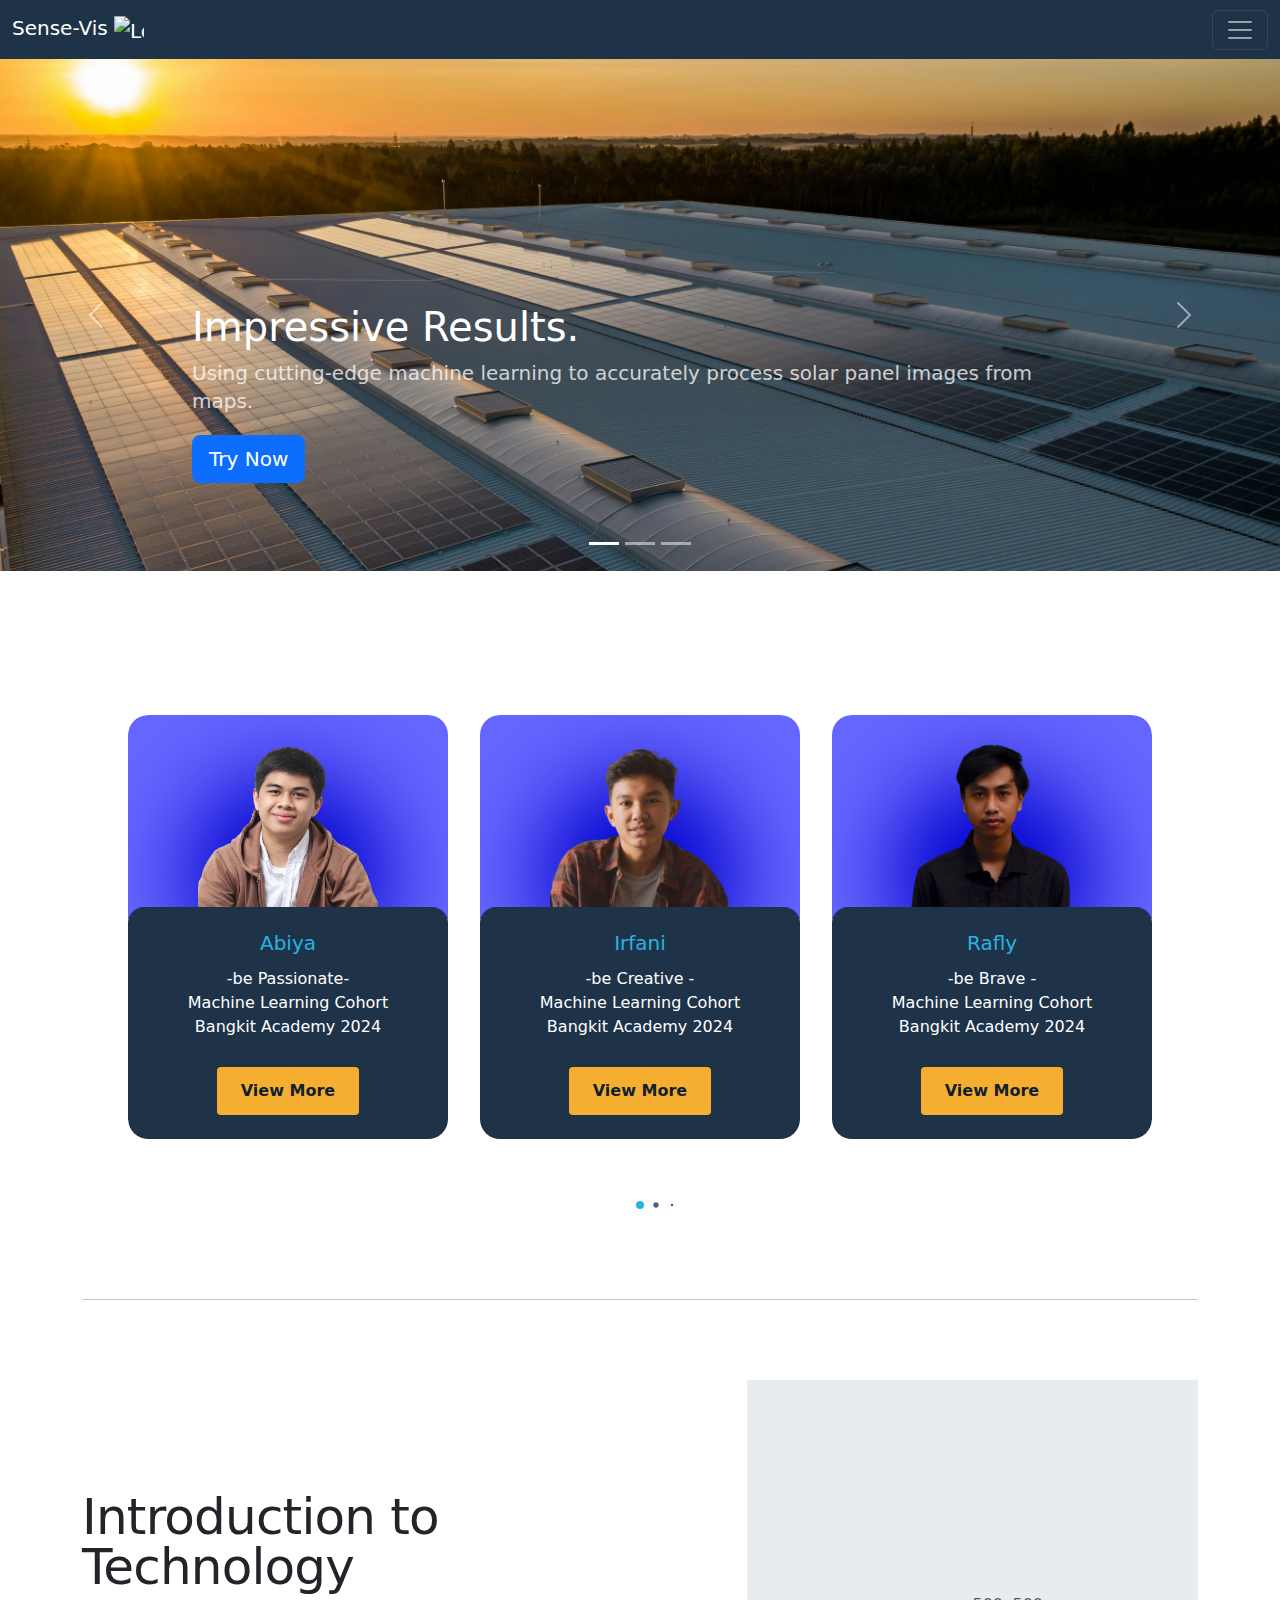
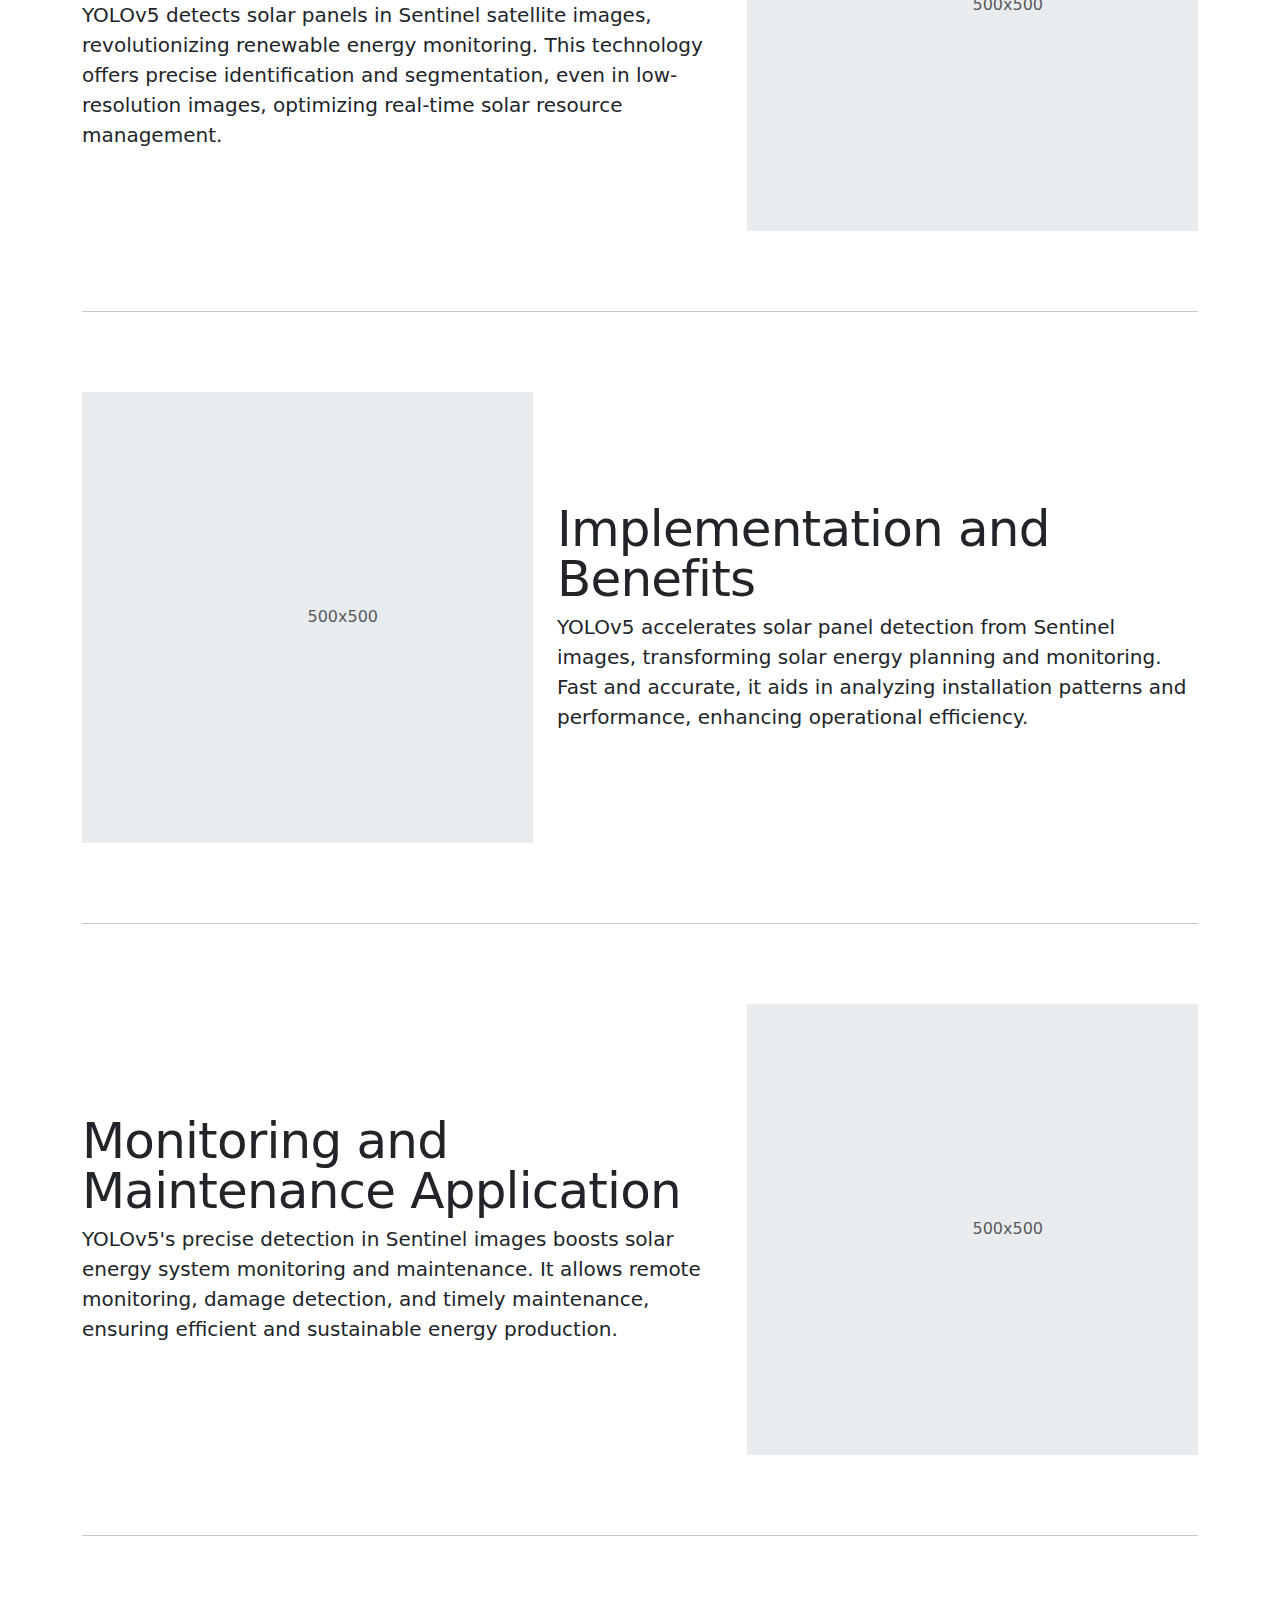
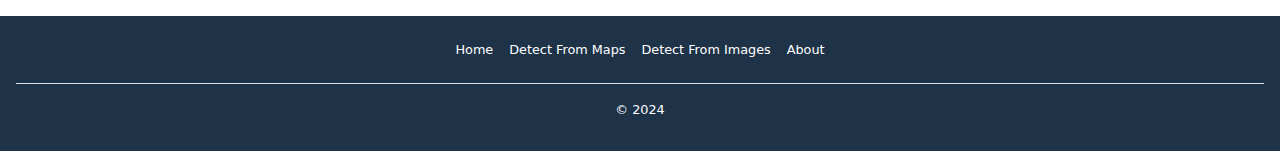
==== commit 741ba859: "Memperbaiki text footer, menghapus scss, dan merapihkan penulisan about.html" ====
--- a/about.html
+++ b/about.html
@@ -13,14 +13,9 @@
   <link rel="stylesheet" type="text/css" href="/css/about.css" />
   <link rel="stylesheet" href="https://cdn.jsdelivr.net/npm/bootstrap-icons@1.11.3/font/bootstrap-icons.min.css">
   <script src="https://polyfill.io/v3/polyfill.min.js?features=default"></script>
-      <!--=============== REMIXICONS ===============-->
-      <link rel="stylesheet" href="https://cdnjs.cloudflare.com/ajax/libs/remixicon/3.5.0/remixicon.css" crossorigin="">
-
-      <!--=============== SWIPER CSS ===============-->
-      <link rel="stylesheet" href="css/swiper-bundle.min.css">
-
-      <!--=============== CSS ===============-->
-      <link rel="stylesheet" href="css/slider.css">
+  <link rel="stylesheet" href="https://cdnjs.cloudflare.com/ajax/libs/remixicon/3.5.0/remixicon.css" crossorigin="">
+  <link rel="stylesheet" href="css/swiper-bundle.min.css">
+  <link rel="stylesheet" href="css/slider.css">
 </head>
 <body>
   <div class="content">
@@ -59,6 +54,7 @@
       </div>
     </nav>
 
+    <!-- Carousel -->
     <div class="aboutMainContent">
       <div id="myCarousel" class="carousel slide mb-6" data-bs-ride="carousel">
         <div class="carousel-indicators">
@@ -108,75 +104,69 @@
           <span class="visually-hidden">Next</span>
         </button>
       </div>
-    <!-- Slider -->
+
+    <!-- Slider Anggota Tim-->
     <section class="container-card">
       <div class="card__container swiper">
          <div class="card__content">
             <div class="swiper-wrapper">
+
                <article class="card__article swiper-slide">
                   <div class="card__image">
                      <img src="images/profile_abiya.png" alt="image" class="card__img">
                      <div class="card__shadow"></div>
                   </div>
-   
                   <div class="card__data">
                      <h3 class="card__name">Abiya</h3>
                      <p class="card__description">
                       -be Passionate-<br>
                       Machine Learning Cohort Bangkit Academy 2024                      
                      </p>
+                     <a href="https://www.linkedin.com/in/abiyamakruf/" target="_blank" class="card__button">View More</a>
+                  </div>
+               </article>
    
-                     <a href="https://www.linkedin.com/in/abiyamakruf/" target="_blank" class="card__button">View More</a>
-                  </div>
-               </article>
-   
                <article class="card__article swiper-slide">
                   <div class="card__image">
                      <img src="images/profile_irfani.png" alt="image" class="card__img">
                      <div class="card__shadow"></div>
                   </div>
-   
                   <div class="card__data">
                      <h3 class="card__name">Irfani</h3>
                      <p class="card__description">
                       -be Creative - <br>
                       Machine Learning Cohort Bangkit Academy 2024
                      </p>
+                     <a href="https://www.linkedin.com/in/muhammad-daffa-irfani/" target="_blank" class="card__button">View More</a>
+                  </div>
+               </article>
    
-                     <a href="https://www.linkedin.com/in/muhammad-daffa-irfani/" target="_blank" class="card__button">View More</a>
-                  </div>
-               </article>
-   
                <article class="card__article swiper-slide">
                   <div class="card__image">
                      <img src="images/profile_rafly.png" alt="image" class="card__img">
                      <div class="card__shadow"></div>
                   </div>
-   
                   <div class="card__data">
                      <h3 class="card__name">Rafly</h3>
                      <p class="card__description">
                       -be Brave - <br>
                       Machine Learning Cohort Bangkit Academy 2024                      
                      </p>
+                     <a href="https://www.linkedin.com/in/raflyarj/" target="_blank" class="card__button">View More</a>
+                  </div>
+               </article>
    
-                     <a href="https://www.linkedin.com/in/raflyarj/" target="_blank" class="card__button">View More</a>
-                  </div>
-               </article>
-   
                <article class="card__article swiper-slide">
                   <div class="card__image">
                      <img src="images/profile_riyang.png" alt="image" class="card__img">
                      <div class="card__shadow"></div>
                   </div>
-   
                   <div class="card__data">
                      <h3 class="card__name">Riyang</h3>
                      <p class="card__description">
                       -be Cherfull - <br>
                       Cloud Computing Cohort Bangkit Academy 2024                      
                      </p>
-   
                      <a href="https://www.linkedin.com/in/risyatati2003/" target="_blank" class="card__button">View More</a>
                   </div>
                </article>
@@ -197,39 +187,10 @@
          <div class="swiper-pagination"></div>
       </div>
    </section>
-      <div class="container marketing">
-    
-        <!-- Three columns of text below the carousel -->
-        <!-- <div class="row">
-          <div class="col-lg-4">
-            <img class="bd-placeholder-img rounded-circle" src="images/profile_irfani.jpeg" alt="Placeholder" style="width: 30%;">
-            <h2 class="fw-normal">Heading</h2>
-            <p>Some representative placeholder content for the three columns of text below the carousel. This is the first column.</p>
-            <p><a class="btn btn-secondary" href="#">View details &raquo;</a></p>
-          </div>
-          <div class="col-lg-4">
-            <img class="bd-placeholder-img rounded-circle" src="images/profile_rafly.jpeg" alt="Placeholder" style="width: 30%;">
-            <h2 class="fw-normal">Heading</h2>
-            <p>Another exciting bit of representative placeholder content. This time, we've moved on to the second column.</p>
-            <p><a class="btn btn-secondary" href="#">View details &raquo;</a></p>
-          </div>
-          <div class="col-lg-4">
-            <img class="bd-placeholder-img rounded-circle" src="images/profile_abiya.jpeg" alt="Placeholder" style="width: 30%;">
-            <h2 class="fw-normal">Heading</h2>
-            <p>And lastly this, the third column of representative placeholder content.</p>
-            <p><a class="btn btn-secondary" href="#">View details &raquo;</a></p>
-          </div>
-          <div class="col-lg-4 offset-lg-4">
-            <img class="bd-placeholder-img rounded-circle" src="images/profile_riyang.jpeg" alt="Placeholder" style="width: 30%;">
-            <h2 class="fw-normal">Heading</h2>
-            <p>And lastly this, the third column of representative placeholder content.</p>
-            <p><a class="btn btn-secondary" href="#">View details &raquo;</a></p>
-          </div>
-        </div> -->
-  
-    
+
+   <!-- Isi Halaman About -->
+      <div class="container marketing">  
         <!-- START THE FEATURETTES -->
-    
         <hr class="featurette-divider">
     
         <div class="row featurette">
@@ -241,7 +202,7 @@
             <svg class="bd-placeholder-img bd-placeholder-img-lg featurette-image img-fluid mx-auto" width="500" height="500" xmlns="http://www.w3.org/2000/svg" role="img" aria-label="Placeholder: 500x500" preserveAspectRatio="xMidYMid slice" focusable="false"><title>Placeholder</title><rect width="100%" height="100%" fill="var(--bs-secondary-bg)"/><text x="50%" y="50%" fill="var(--bs-secondary-color)" dy=".3em">500x500</text></svg>
           </div>
         </div>
-    
+
         <hr class="featurette-divider">
     
         <div class="row featurette">
@@ -255,7 +216,7 @@
         </div>
     
         <hr class="featurette-divider">
-    
+
         <div class="row featurette">
           <div class="col-md-7">
             <h2 class="featurette-heading fw-normal lh-1">Monitoring and Maintenance Application</h2>
@@ -265,9 +226,8 @@
             <svg class="bd-placeholder-img bd-placeholder-img-lg featurette-image img-fluid mx-auto" width="500" height="500" xmlns="http://www.w3.org/2000/svg" role="img" aria-label="Placeholder: 500x500" preserveAspectRatio="xMidYMid slice" focusable="false"><title>Placeholder</title><rect width="100%" height="100%" fill="var(--bs-secondary-bg)"/><text x="50%" y="50%" fill="var(--bs-secondary-color)" dy=".3em">500x500</text></svg>
           </div>
         </div>
-    
-        <hr class="featurette-divider">
-    
+
+        <hr class="featurette-divider">
         <!-- /END THE FEATURETTES -->
     
       </div>
@@ -282,16 +242,14 @@
           <li class="nav-item"><a href="upload.html" class="nav-link px-2">Detect From Images</a></li>
           <li class="nav-item"><a href="about.html" class="nav-link px-2">About</a></li>
         </ul>
-        <p class="text-center">&copy; 2024 Company, Inc</p>
+        <p class="text-center">© 2024</p>
       </div>
     </footer>
   </div>
 
   <script src="/js/upload.js"></script>
   <script src="https://cdn.jsdelivr.net/npm/bootstrap@5.3.3/dist/js/bootstrap.bundle.min.js" integrity="sha384-YvpcrYf0tY3lHB60NNkmXc5s9fDVZLESaAA55NDzOxhy9GkcIdslK1eN7N6jIeHz" crossorigin="anonymous"></script>
-  <!--=============== SWIPER JS ===============-->
   <script src="js/swiper-bundle.min.js"></script>
-  <!--=============== MAIN JS ===============-->
   <script src="js/slider.js"></script>
 </body>
 </html>
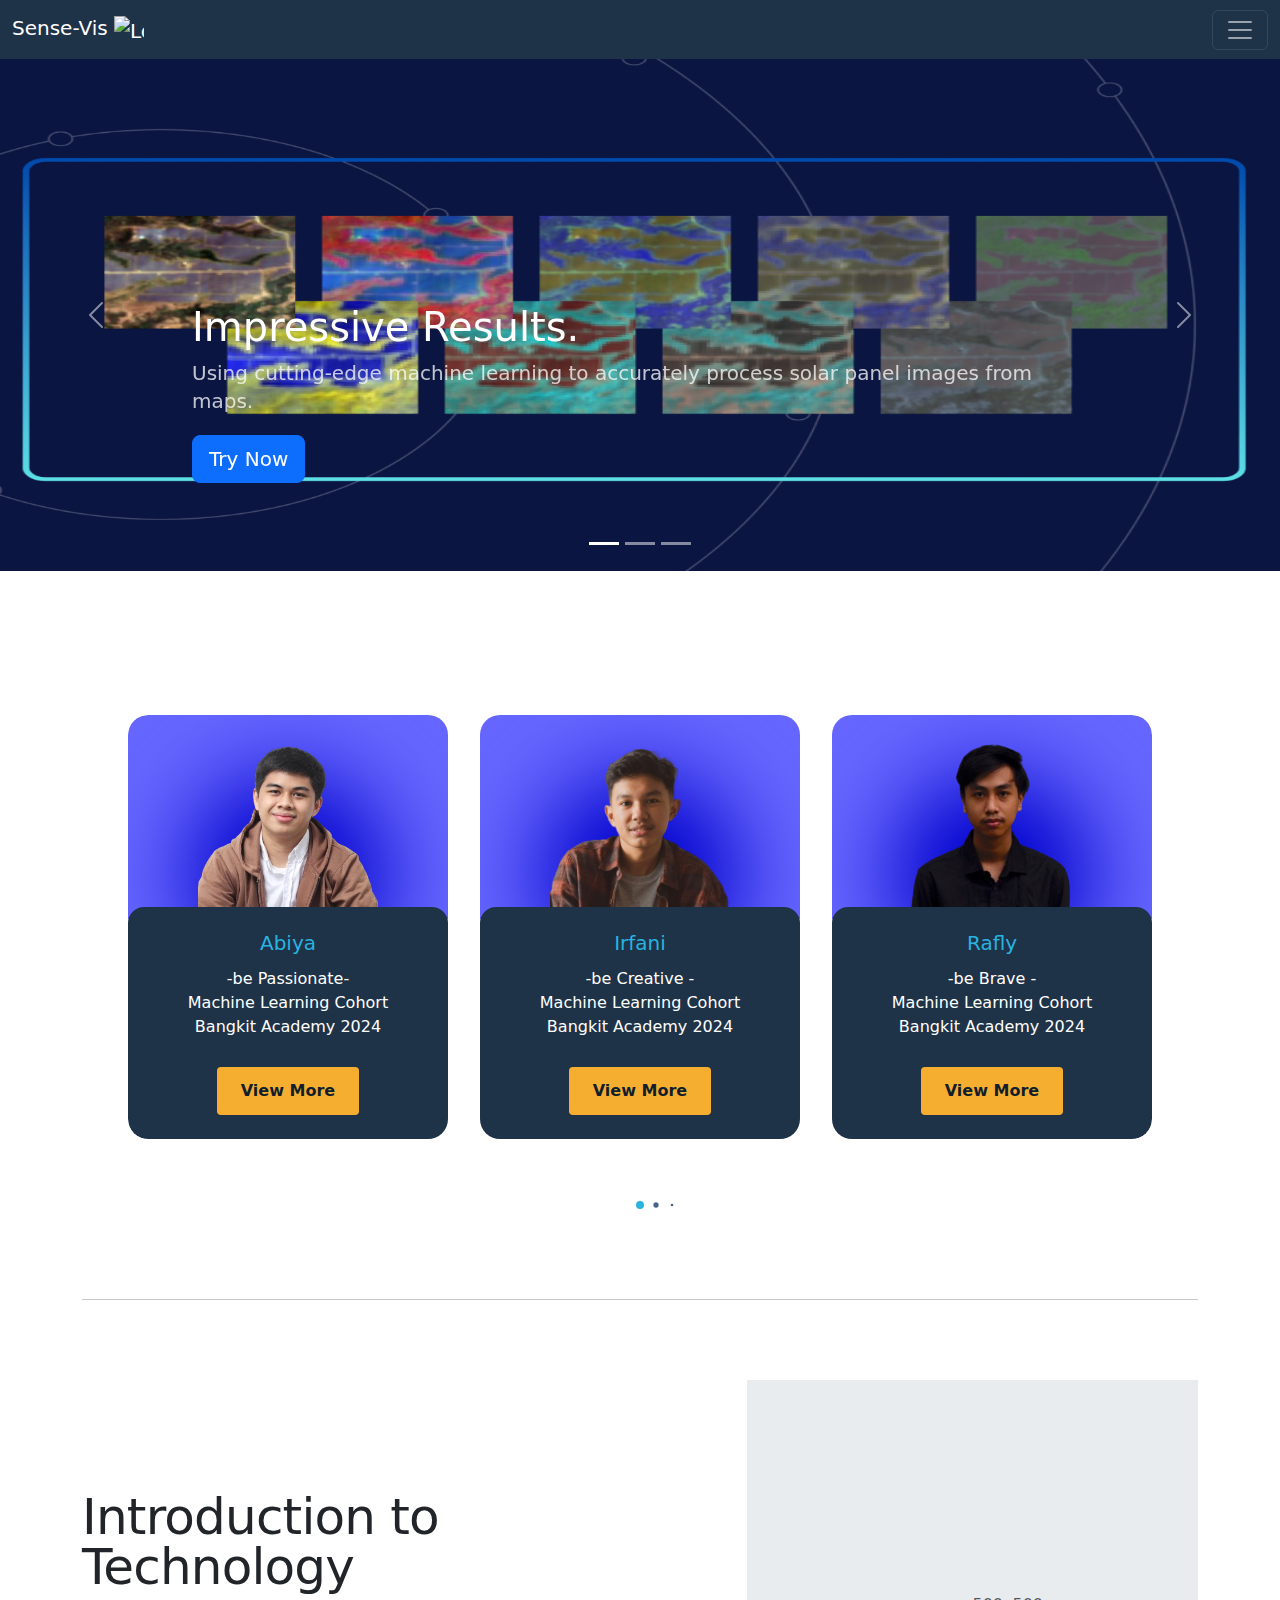
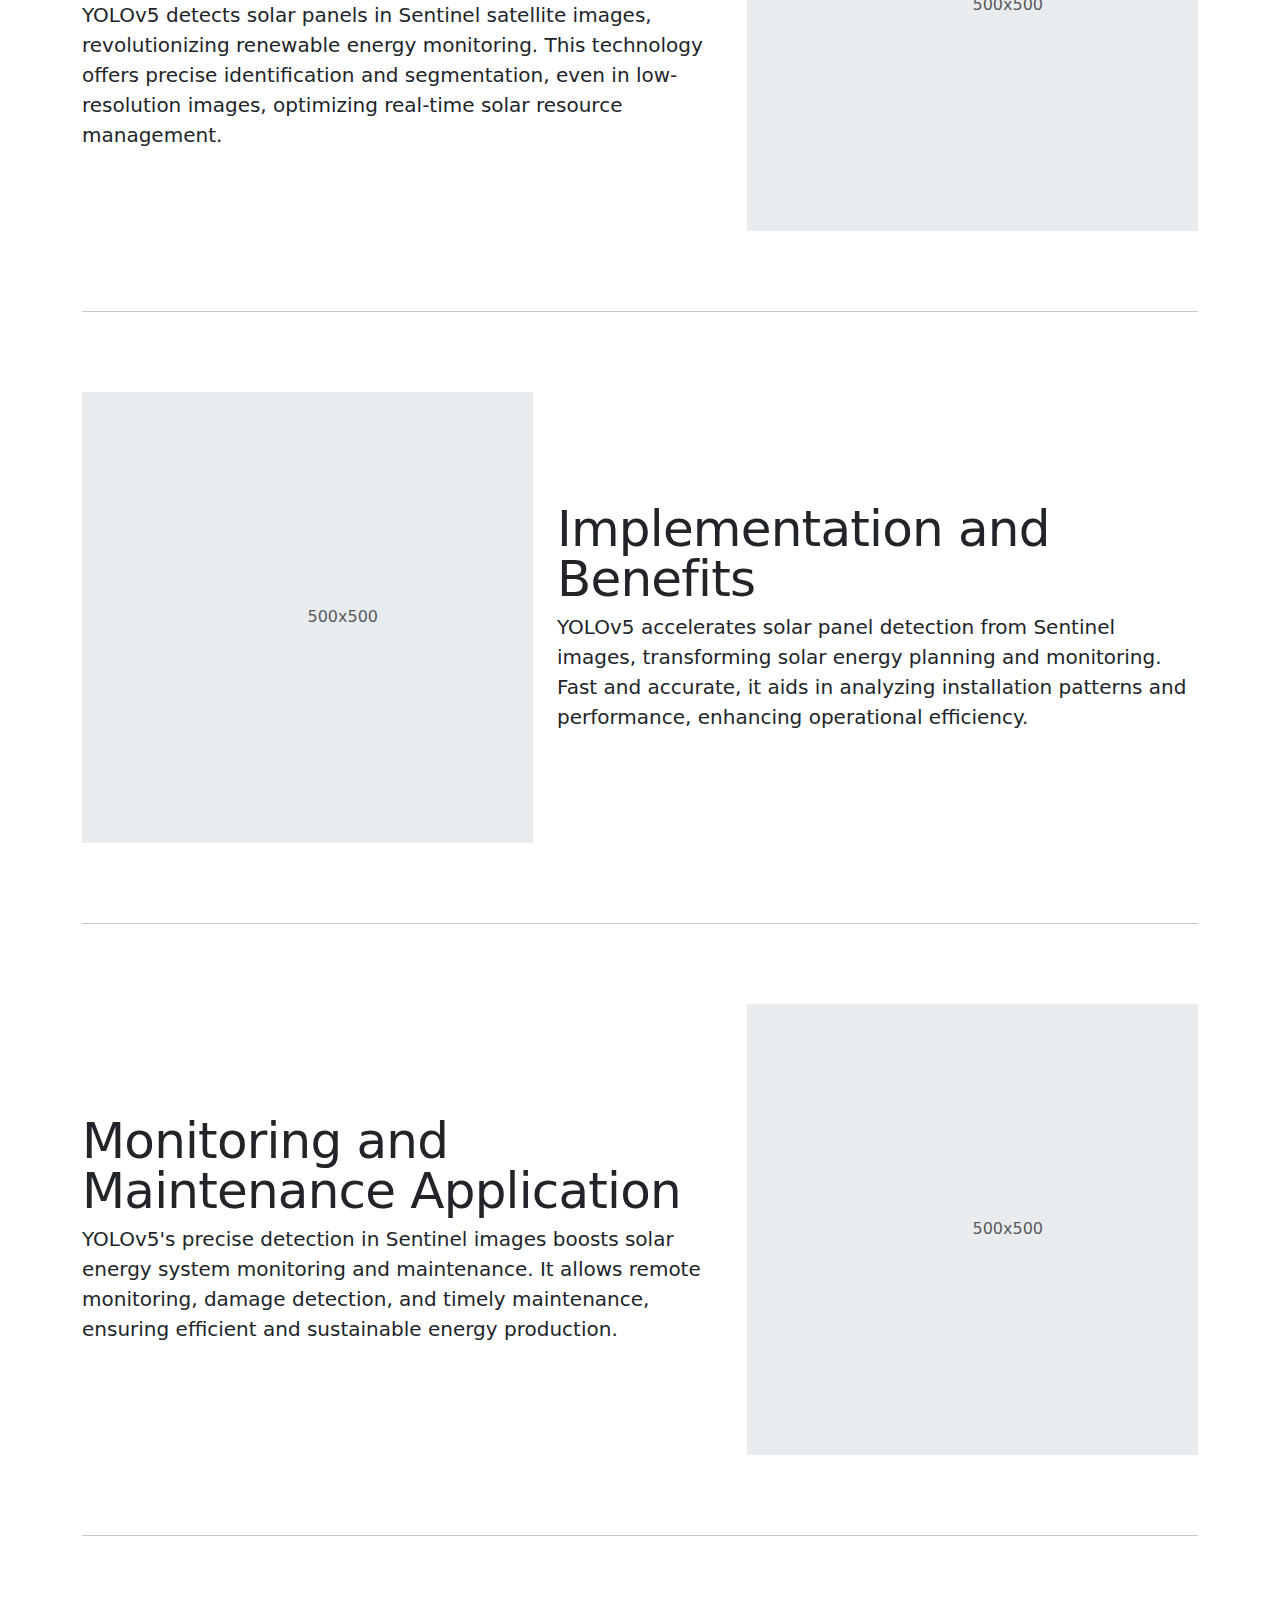
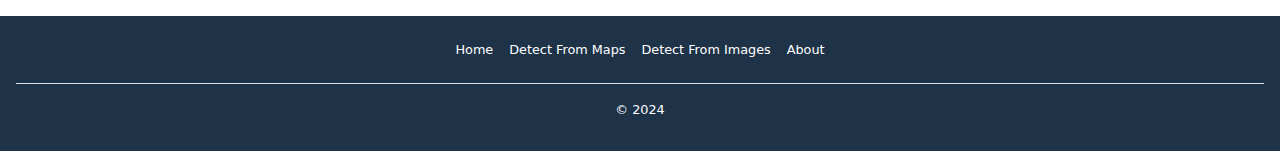
==== commit 12905cc9: "Mengubah card untuk weather" ====
--- a/about.html
+++ b/about.html
@@ -7,10 +7,10 @@
   <meta name="description" content="Sense-Vis adalah sebuah platform yang memungkinan pengguna untuk melakukan deteksi dan mask terhadap solar paner">
   <meta name="keywords" content="yolov5, sentinel2, mask, solar panel">
   <meta name="author" content="Abiya, Rafly, Irfani, Riyang">
-  <link rel="icon" href="/images/Black.ico" type="image/x-icon">
+  <link rel="icon" href="images/Black.ico" type="image/x-icon">
   <link href="https://cdn.jsdelivr.net/npm/bootstrap@5.3.3/dist/css/bootstrap.min.css" rel="stylesheet" integrity="sha384-QWTKZyjpPEjISv5WaRU9OFeRpok6YctnYmDr5pNlyT2bRjXh0JMhjY6hW+ALEwIH" crossorigin="anonymous">
-  <link rel="stylesheet" type="text/css" href="/css/maps.css" />
-  <link rel="stylesheet" type="text/css" href="/css/about.css" />
+  <link rel="stylesheet" type="text/css" href="css/maps.css" />
+  <link rel="stylesheet" type="text/css" href="css/about.css" />
   <link rel="stylesheet" href="https://cdn.jsdelivr.net/npm/bootstrap-icons@1.11.3/font/bootstrap-icons.min.css">
   <script src="https://polyfill.io/v3/polyfill.min.js?features=default"></script>
   <link rel="stylesheet" href="https://cdnjs.cloudflare.com/ajax/libs/remixicon/3.5.0/remixicon.css" crossorigin="">
@@ -63,9 +63,9 @@
           <button type="button" data-bs-target="#myCarousel" data-bs-slide-to="2" aria-label="Slide 3"></button>
         </div>
         <div class="carousel-inner">
+
           <div class="carousel-item active">
-            <!-- <svg class="bd-placeholder-img" width="100%" height="100%" xmlns="http://www.w3.org/2000/svg" aria-hidden="true" preserveAspectRatio="xMidYMid slice" focusable="false"><rect width="100%" height="100%" fill="var(--bs-secondary-color)"/></svg> -->
-            <img src="images/nuno-marques-0GbrjL3vZF4-unsplash.jpg" style="transform: translateY(-20%);"> 
+            <img src="images/carousel-1 1-1.png" class="fullscreen-image"> 
             <div class="container">
               <div class="carousel-caption text-start">
                 <h1>Impressive Results.</h1>
@@ -74,8 +74,9 @@
               </div>
             </div>
           </div>
+
           <div class="carousel-item">
-            <svg class="bd-placeholder-img" width="100%" height="100%" xmlns="http://www.w3.org/2000/svg" aria-hidden="true" preserveAspectRatio="xMidYMid slice" focusable="false"><rect width="100%" height="100%" fill="var(--bs-secondary-color)"/></svg>
+            <img src="images/carousel-1 1.png" style="transform: translateY(-20%);">
             <div class="container">
               <div class="carousel-caption">
                 <h1>Flexible.</h1>
@@ -84,8 +85,9 @@
               </div>
             </div>
           </div>
+
           <div class="carousel-item">
-            <svg class="bd-placeholder-img" width="100%" height="100%" xmlns="http://www.w3.org/2000/svg" aria-hidden="true" preserveAspectRatio="xMidYMid slice" focusable="false"><rect width="100%" height="100%" fill="var(--bs-secondary-color)"/></svg>
+            <img src="images/Discover Solar Panel.jpg" class="fullscreen-image">
             <div class="container">
               <div class="carousel-caption text-end">
                 <h1>Discover Solar Panels Around You.</h1>
@@ -94,6 +96,7 @@
               </div>
             </div>
           </div>
+
         </div>
         <button class="carousel-control-prev" type="button" data-bs-target="#myCarousel" data-bs-slide="prev">
           <span class="carousel-control-prev-icon" aria-hidden="true"></span>
@@ -247,7 +250,7 @@
     </footer>
   </div>
 
-  <script src="/js/upload.js"></script>
+  <script src="js/upload.js"></script>
   <script src="https://cdn.jsdelivr.net/npm/bootstrap@5.3.3/dist/js/bootstrap.bundle.min.js" integrity="sha384-YvpcrYf0tY3lHB60NNkmXc5s9fDVZLESaAA55NDzOxhy9GkcIdslK1eN7N6jIeHz" crossorigin="anonymous"></script>
   <script src="js/swiper-bundle.min.js"></script>
   <script src="js/slider.js"></script>
--- a/css/maps.css
+++ b/css/maps.css
@@ -131,6 +131,19 @@
   box-shadow: 0 0 15px 0 rgb(0 21 38 / 50%);
 }
 
+/* Styling untuk image hasil painting */
+#painting-image{
+  border-radius: 3%;
+  display: none; 
+  max-width: 20%; 
+  height: auto;
+  margin: 5px;
+}
+
+#painting-image:hover {
+  box-shadow: 0 0 15px 0 rgb(0 21 38 / 50%);
+}
+
 
 .image-center {
   margin-top: 20px;
@@ -150,12 +163,31 @@
   flex-wrap: wrap; /* Pastikan gambar bisa membungkus */
 }
 
+.image-center figure {
+  text-align: center;
+  max-width: 100%;
+}
+
+.image-center img {
+  max-width: 100%;
+  height: auto;
+  display: block;
+  margin: 0 auto;
+}
+
+.image-center figcaption {
+  margin-top: 5px;
+  font-size: 0.9em;
+  color: #555;
+}
+
 #map-image,
 #mask-image,
-#upload-image {
+#upload-image,
+#painting-image{
   display: block;
-  max-width: 35%; /* Biar gambar memenuhi card */
-  height: auto;
+  max-width: 256px; /* Biar gambar memenuhi card */
+  height: 256px;
   margin: 10px; /* Jarak antar gambar dalam card */
   border-radius: 3%;
   box-shadow: 0 0 15px 0 rgb(0 21 38 / 50%);
@@ -164,7 +196,8 @@
 
 #map-image:hover,
 #mask-image:hover,
-#upload-image:hover {
+#upload-image:hover,
+#painting-image:hover {
   box-shadow: 0 4px 10px 5px rgba(0, 0, 0, 0.5); /* Efek hover untuk gambar */
 }
 /*Akhir revisi card*/
@@ -363,6 +396,75 @@
   display: none;
 }
 
+/* Styling forecast */
+.gradient-custom {
+  /* fallback for old browsers */
+  background: #ffffff;
+  
+  /* Chrome 10-25, Safari 5.1-6 */
+  background: -webkit-linear-gradient(to right, rgba(255, 255, 255, 1), rgba(255, 236, 210, 1));
+  
+  /* W3C, IE 10+/ Edge, Firefox 16+, Chrome 26+, Opera 12+, Safari 7+ */
+  background: linear-gradient(to right, rgba(255, 255, 255, 1), rgba(255, 236, 210, 1))
+}
+
+.carousel-indicators li {
+background-color: #282828;
+width: 7px;
+height: 7px;
+border-radius: 50%;
+}
+
+#forecast{
+  display: none;
+}
+
+/* Revisi Styling untuk card day */
+#box {
+  display: flex;
+  justify-content: space-around;
+  text-align: center;
+  margin-bottom: 4px;
+}
+
+.flex-column {
+  position: relative;
+  background-color: hsl(212, 42%, 20%);
+  border-radius: 10px;
+  padding: 10px;
+  box-shadow: 0 4px 8px rgb(0 0 0 / 26%);
+  transition: transform 0.5s;
+  flex: 0 0 100px;
+  margin: 0 7px;
+}
+
+.flex-column:hover {
+  transform: translateY(-10px);
+}
+
+/* Efek 3D */
+.flex-column::before {
+  content: '';
+  position: absolute;
+  top: 0;
+  left: 0;
+  right: 0;
+  bottom: 0;
+  background-color: rgb(237 249 255 / 10%);
+  border-radius: 10px;
+  transition: transform 0.5s;
+  transform: perspective(500px) rotateX(0deg) rotateY(0deg);
+}
+
+.flex-column:hover::before {
+  transform: perspective(500px) rotateX(5deg) rotateY(5deg);
+}
+
+.flex-column p {
+  color: white;
+  font-size: 12px;
+}
+/*Akhir revisi*/
 
 /* Styling footer */
 footer {
@@ -379,8 +481,20 @@
   z-index: 5;
 }
 
+/* Responsive search box */
+@media (max-width: 1100px) {
+  #pac-input {
+    width: 50%;
+    max-width: 600px;
+    margin: 5px auto;
+    position: relative;
+    display: block;
+    text-align: center;
+  }
+}
+
 /* Responsive adjustments */
-@media (max-width: 864px) {
+@media (max-width: 1000px) {
   /* Adjust layout for tablets */
   .main {
     flex-direction: column;
@@ -405,6 +519,28 @@
   .coordinates {
     margin-top: 10px;
   }
+
+  #box {
+  display: flex;
+  justify-content: flex-start;
+  text-align: center;
+  margin-bottom: 4px;
+  overflow-x: auto; /* Mengaktifkan geser horizontal */
+  cursor: pointer; /* Menampilkan cursor geser */
+  -webkit-overflow-scrolling: touch; /* Aktifkan scrolling geser di perangkat mobile */
+  }
+
+  .flex-column {
+  flex: 0 0 90px;
+  }
+
+  .flex-column {
+    padding: 5px; /* Mengurangi padding pada card */
+  }
+
+  .flex-column p {
+    font-size: 12px; /* Mengurangi ukuran font */
+  }
   
 }
 
@@ -461,6 +597,13 @@
     height: auto;
   }
 
+  #painting-image{
+    border-radius: 3%;
+    display: none; 
+    max-width: 45%; 
+    height: auto;
+  }
+
   .image-center {
     width: 60%;
     padding: 10px;
@@ -468,8 +611,31 @@
   }
   #map-image,
   #mask-image,
-  #upload-image{
-    max-width: 90%; /* Gambar memenuhi card pada layar kecil */
+  #upload-image,
+  #painting-image{
+    max-width: 100%; /* Gambar memenuhi card pada layar kecil */
     margin: 5px 0; /* Kurangi jarak antar gambar pada layar kecil */
   }
+
+  #box {
+  display: flex;
+  justify-content: flex-start;
+  text-align: center;
+  margin-bottom: 4px;
+  overflow-x: auto; /* Mengaktifkan geser horizontal */
+  cursor: pointer; /* Menampilkan cursor geser */
+  -webkit-overflow-scrolling: touch; /* Aktifkan scrolling geser di perangkat mobile */
+  }
+  
+  .flex-column {
+  flex: 0 0 70px;
+  }
+
+  .flex-column {
+    padding: 5px; /* Mengurangi padding pada card */
+  }
+
+  .flex-column p {
+    font-size: 10px; /* Mengurangi ukuran font */
+  }
 }--- a/css/about.css
+++ b/css/about.css
@@ -70,4 +70,16 @@
       margin-top: 7rem;
     }
   }
-  +  
+
+img.fullscreen-image {
+    width: 100%;
+    height: 100%;
+    object-fit:fill;
+}
+
+.carousel-item {
+  width: 100%;
+  position: relative;
+  overflow: hidden;
+}
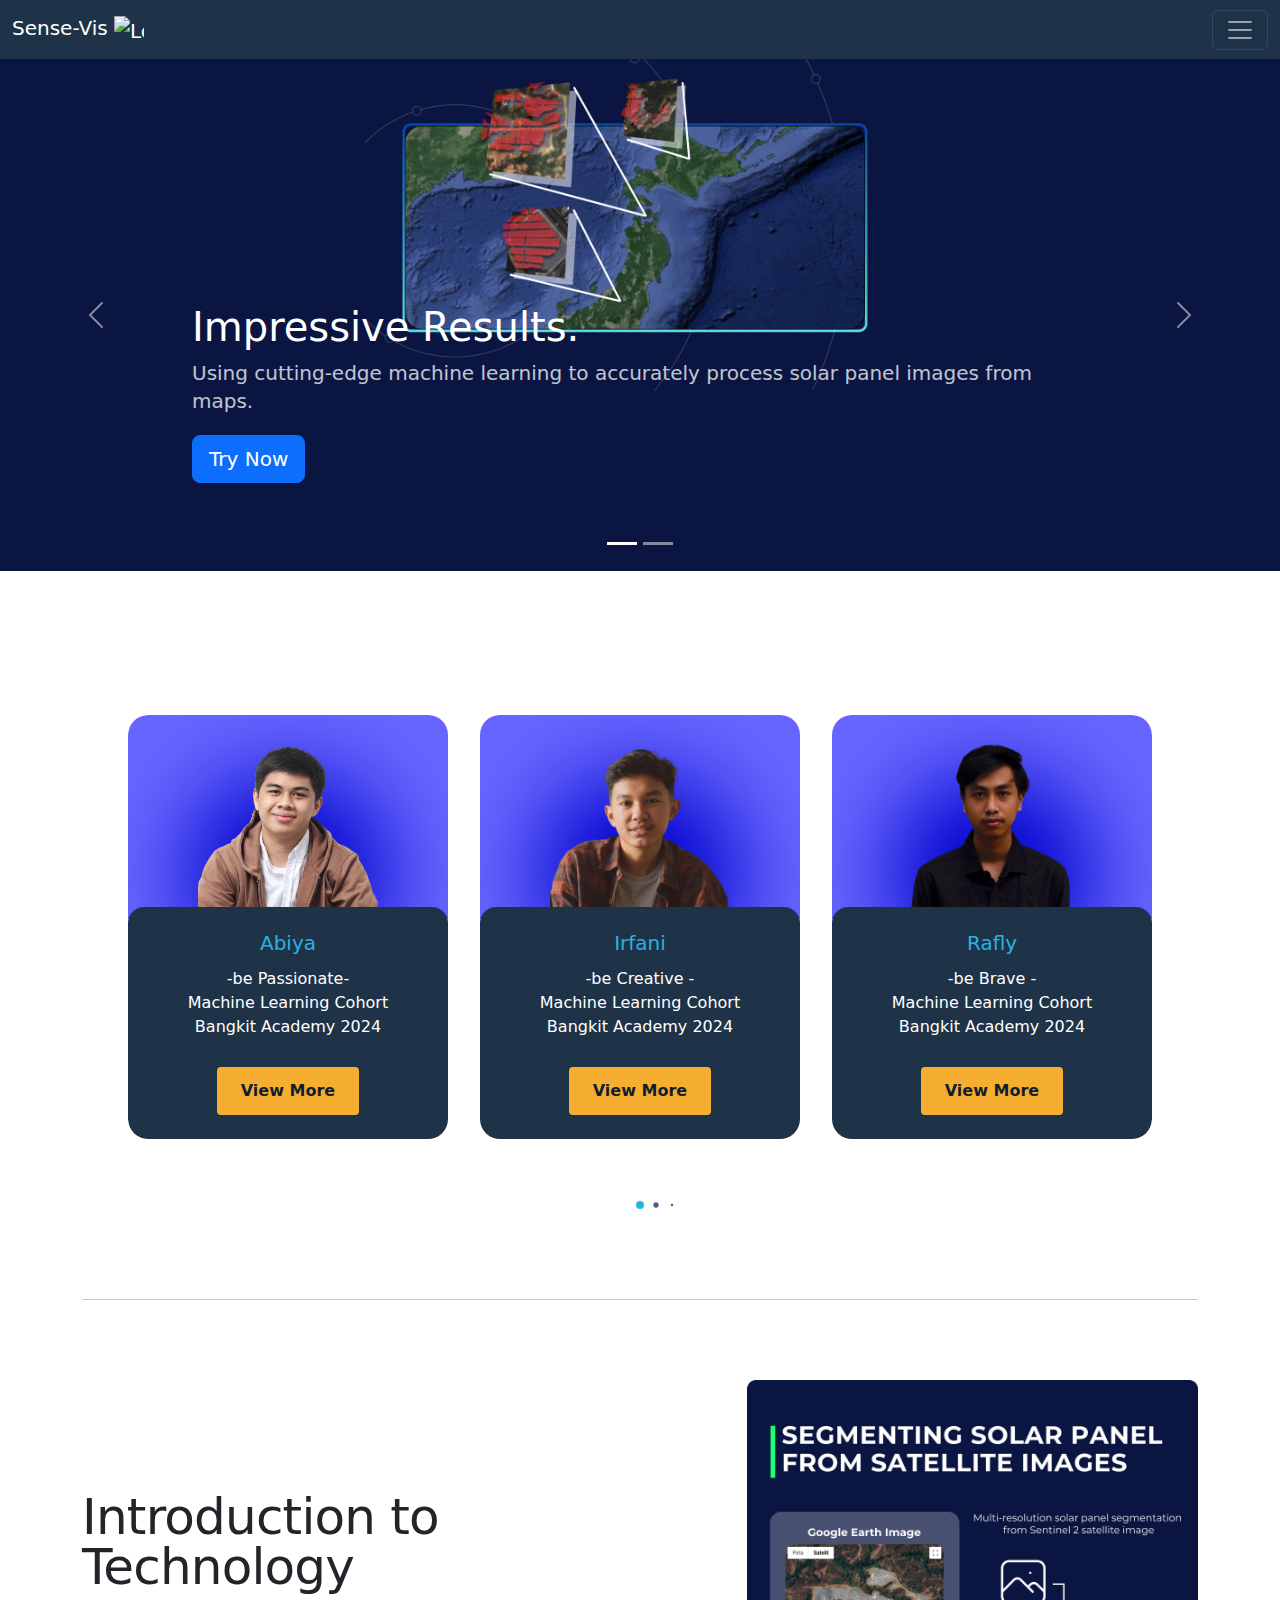
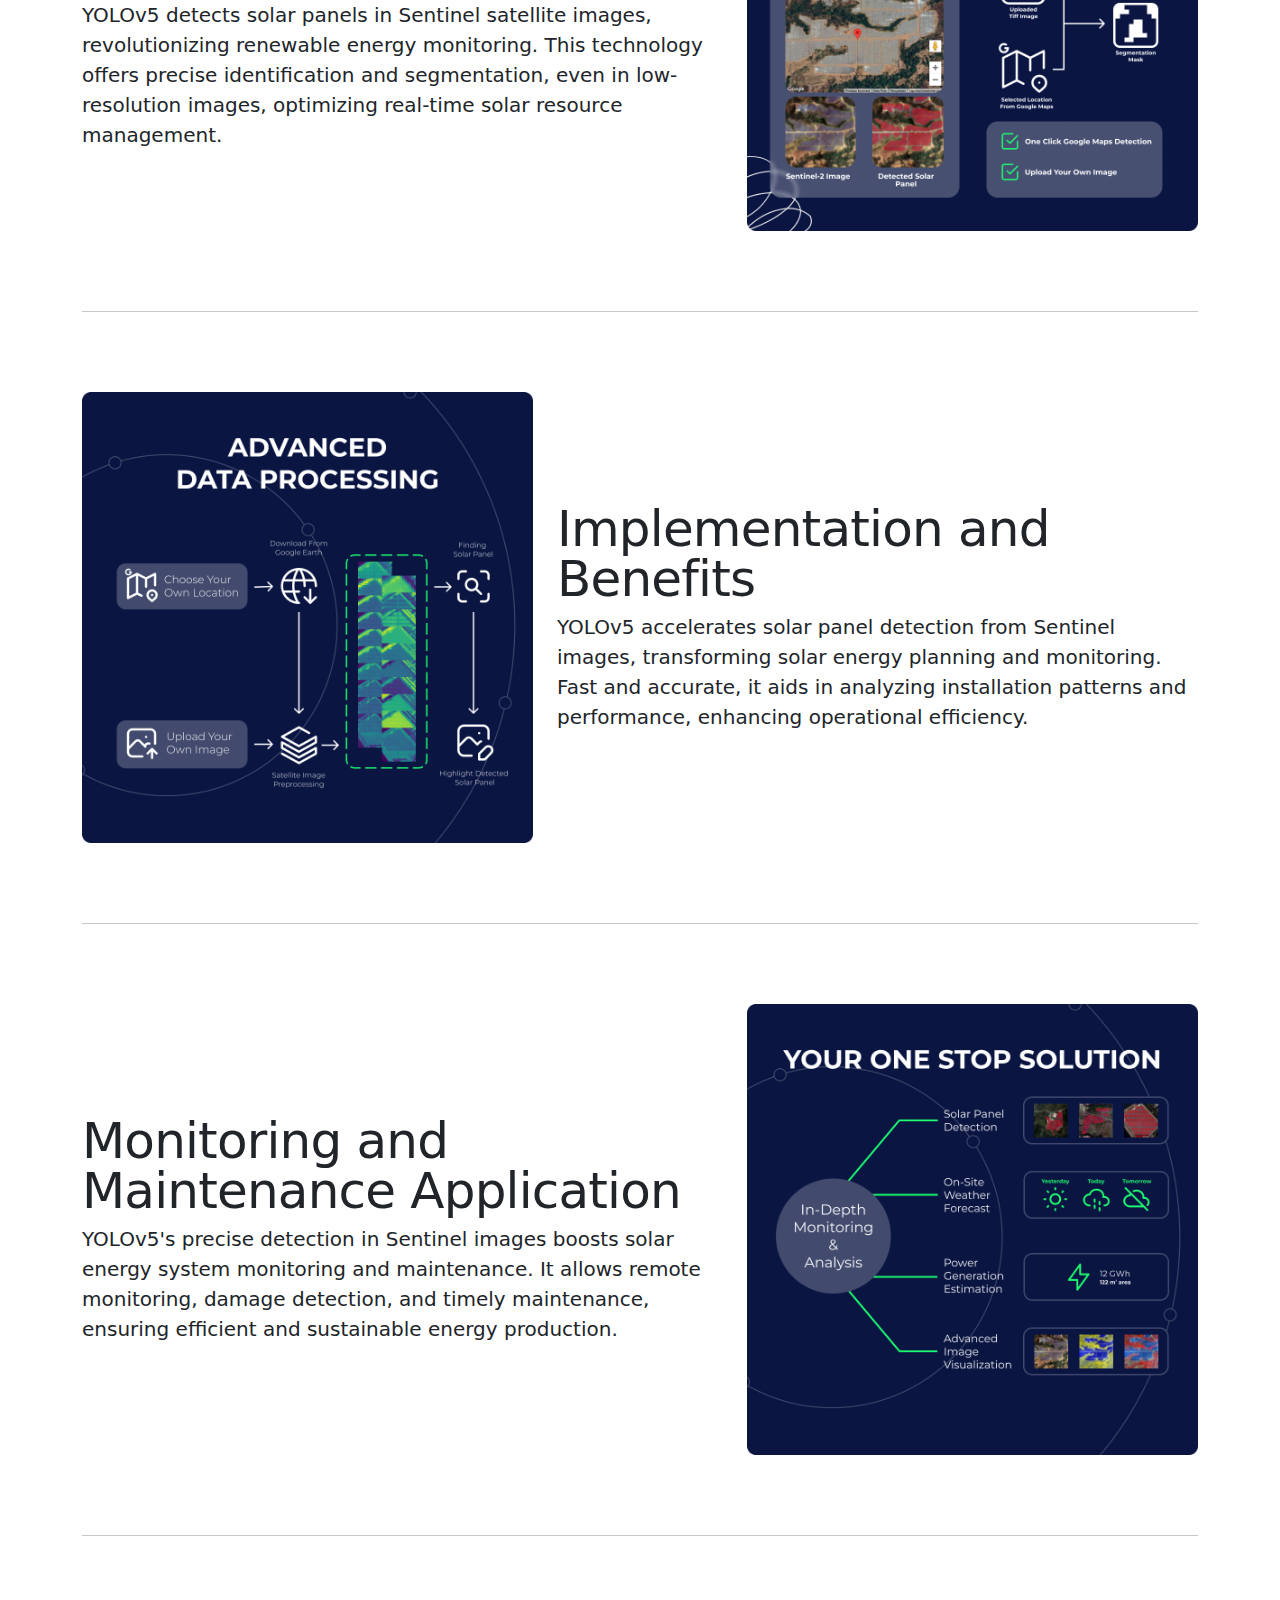
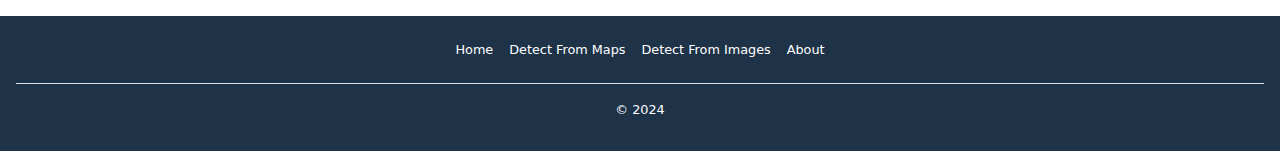
==== commit 95f3feba: "Menambahkan konten page about" ====
--- a/about.html
+++ b/about.html
@@ -60,12 +60,12 @@
         <div class="carousel-indicators">
           <button type="button" data-bs-target="#myCarousel" data-bs-slide-to="0" class="active" aria-current="true" aria-label="Slide 1"></button>
           <button type="button" data-bs-target="#myCarousel" data-bs-slide-to="1" aria-label="Slide 2"></button>
-          <button type="button" data-bs-target="#myCarousel" data-bs-slide-to="2" aria-label="Slide 3"></button>
         </div>
         <div class="carousel-inner">
-
+          <!-- style="transform: translateY(-25%); -->
           <div class="carousel-item active">
-            <img src="images/carousel-1 1-1.png" class="fullscreen-image"> 
+            <img src="images/carousel_1_dekstop.jpg" class="dekstop">
+            <img src="images/carousel_1_mobile.jpg" class="mobile">
             <div class="container">
               <div class="carousel-caption text-start">
                 <h1>Impressive Results.</h1>
@@ -76,23 +76,13 @@
           </div>
 
           <div class="carousel-item">
-            <img src="images/carousel-1 1.png" style="transform: translateY(-20%);">
+            <img src="images/carousel_2_dekstop.jpg" class="dekstop">
+            <img src="images/carousel_2_mobile.jpg" class="mobile">
             <div class="container">
               <div class="carousel-caption">
                 <h1>Flexible.</h1>
                 <p>Easily manage your TIFF files to get the output you desire..</p>
                 <p><a class="btn btn-lg btn-primary" href="upload.html">Start Analysis</a></p>
-              </div>
-            </div>
-          </div>
-
-          <div class="carousel-item">
-            <img src="images/Discover Solar Panel.jpg" class="fullscreen-image">
-            <div class="container">
-              <div class="carousel-caption text-end">
-                <h1>Discover Solar Panels Around You.</h1>
-                <p>Our recommendation column makes it easy to find solar panel locations.</p>
-                <p><a class="btn btn-lg btn-primary" href="maps.html">Find Your Solar Panels</a></p>
               </div>
             </div>
           </div>
@@ -202,7 +192,7 @@
             <p class="lead">YOLOv5 detects solar panels in Sentinel satellite images, revolutionizing renewable energy monitoring. This technology offers precise identification and segmentation, even in low-resolution images, optimizing real-time solar resource management.</p>
           </div>
           <div class="col-md-5">
-            <svg class="bd-placeholder-img bd-placeholder-img-lg featurette-image img-fluid mx-auto" width="500" height="500" xmlns="http://www.w3.org/2000/svg" role="img" aria-label="Placeholder: 500x500" preserveAspectRatio="xMidYMid slice" focusable="false"><title>Placeholder</title><rect width="100%" height="100%" fill="var(--bs-secondary-bg)"/><text x="50%" y="50%" fill="var(--bs-secondary-color)" dy=".3em">500x500</text></svg>
+            <img src="images/Frame_1.png"> 
           </div>
         </div>
 
@@ -214,7 +204,7 @@
             <p class="lead">YOLOv5 accelerates solar panel detection from Sentinel images, transforming solar energy planning and monitoring. Fast and accurate, it aids in analyzing installation patterns and performance, enhancing operational efficiency.</p>
           </div>
           <div class="col-md-5 order-md-1">
-            <svg class="bd-placeholder-img bd-placeholder-img-lg featurette-image img-fluid mx-auto" width="500" height="500" xmlns="http://www.w3.org/2000/svg" role="img" aria-label="Placeholder: 500x500" preserveAspectRatio="xMidYMid slice" focusable="false"><title>Placeholder</title><rect width="100%" height="100%" fill="var(--bs-secondary-bg)"/><text x="50%" y="50%" fill="var(--bs-secondary-color)" dy=".3em">500x500</text></svg>
+            <img src="images/Frame_2.png">
           </div>
         </div>
     
@@ -226,7 +216,7 @@
             <p class="lead">YOLOv5's precise detection in Sentinel images boosts solar energy system monitoring and maintenance. It allows remote monitoring, damage detection, and timely maintenance, ensuring efficient and sustainable energy production.</p>
           </div>
           <div class="col-md-5">
-            <svg class="bd-placeholder-img bd-placeholder-img-lg featurette-image img-fluid mx-auto" width="500" height="500" xmlns="http://www.w3.org/2000/svg" role="img" aria-label="Placeholder: 500x500" preserveAspectRatio="xMidYMid slice" focusable="false"><title>Placeholder</title><rect width="100%" height="100%" fill="var(--bs-secondary-bg)"/><text x="50%" y="50%" fill="var(--bs-secondary-color)" dy=".3em">500x500</text></svg>
+            <img src="images/Frame_3.png">
           </div>
         </div>
 
--- a/css/maps.css
+++ b/css/maps.css
@@ -466,6 +466,11 @@
 }
 /*Akhir revisi*/
 
+/* Styling statistics */
+#statistics{
+  display: none;
+}
+
 /* Styling footer */
 footer {
   flex-shrink: 0;
--- a/css/about.css
+++ b/css/about.css
@@ -70,6 +70,12 @@
       margin-top: 7rem;
     }
   }
+
+  @media (max-width: 480px) {
+    .dekstop{
+      display: none;
+    }
+  }
   
 
 img.fullscreen-image {
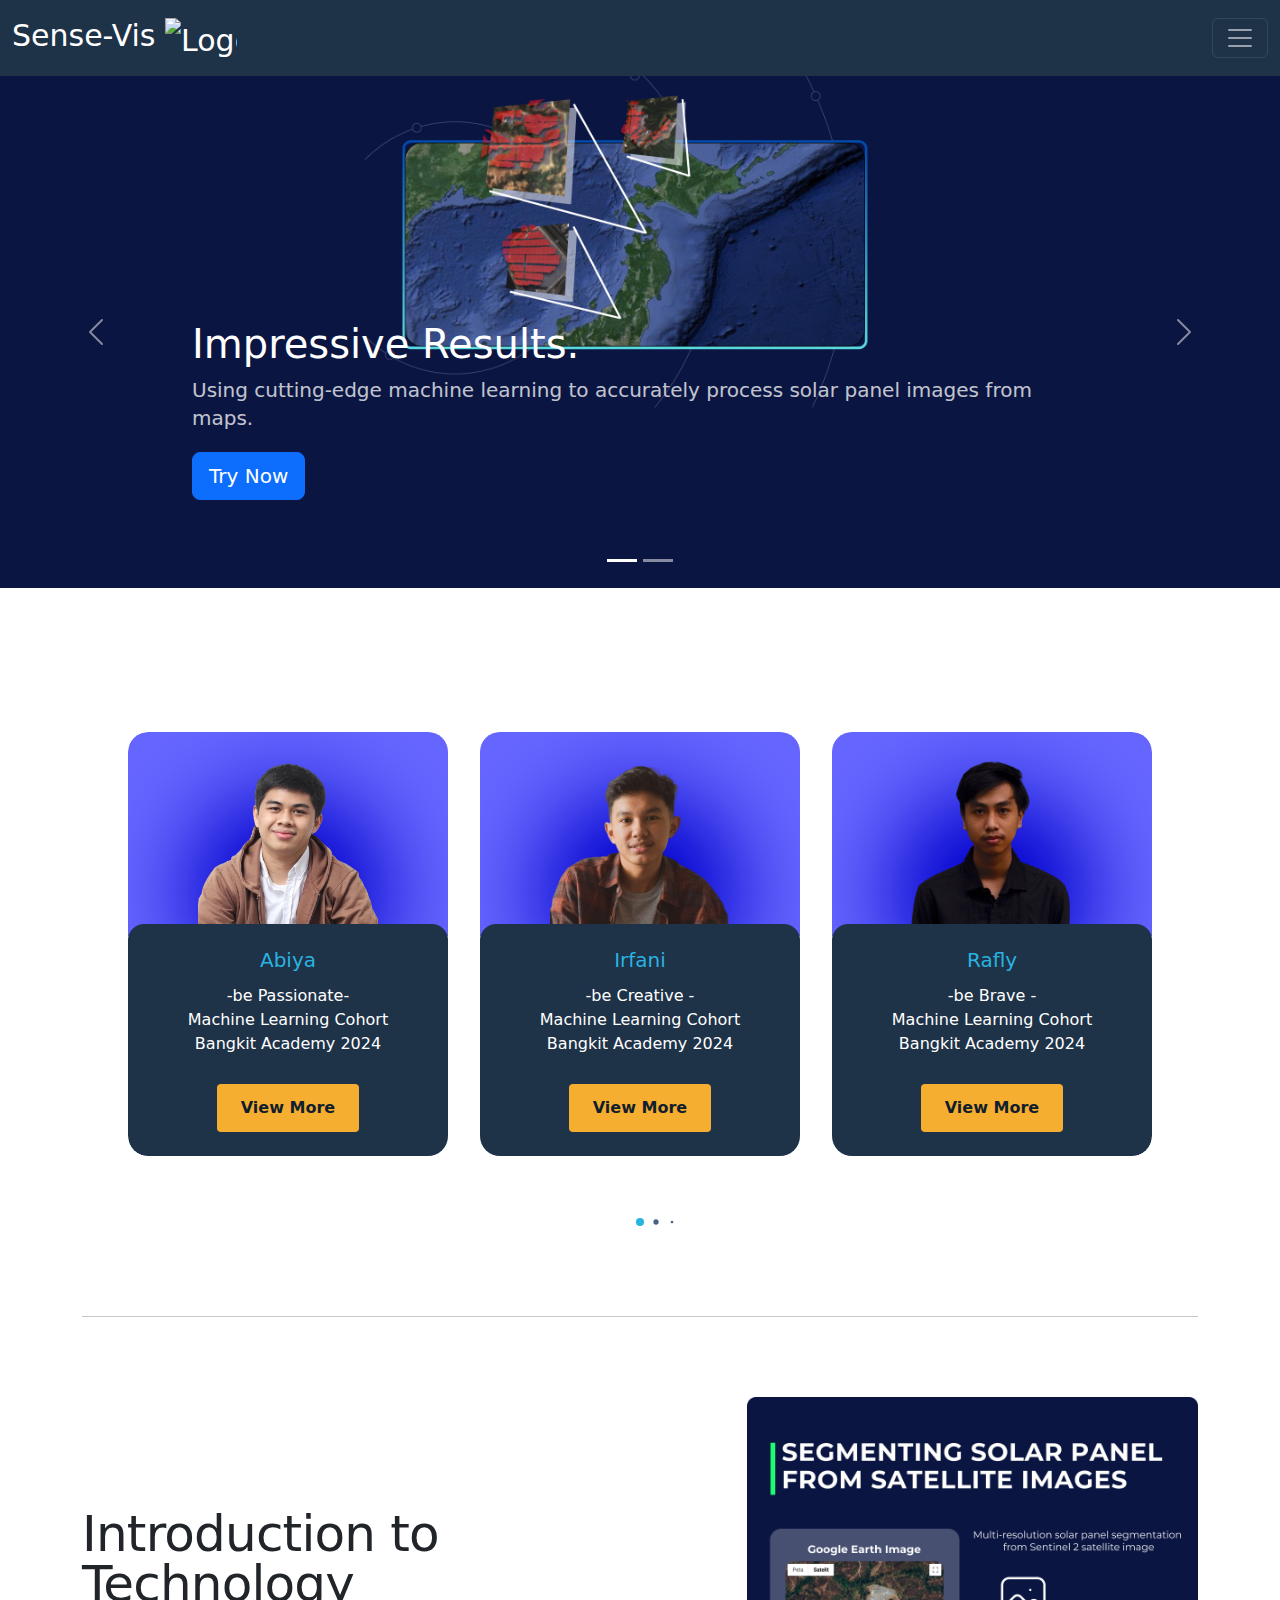
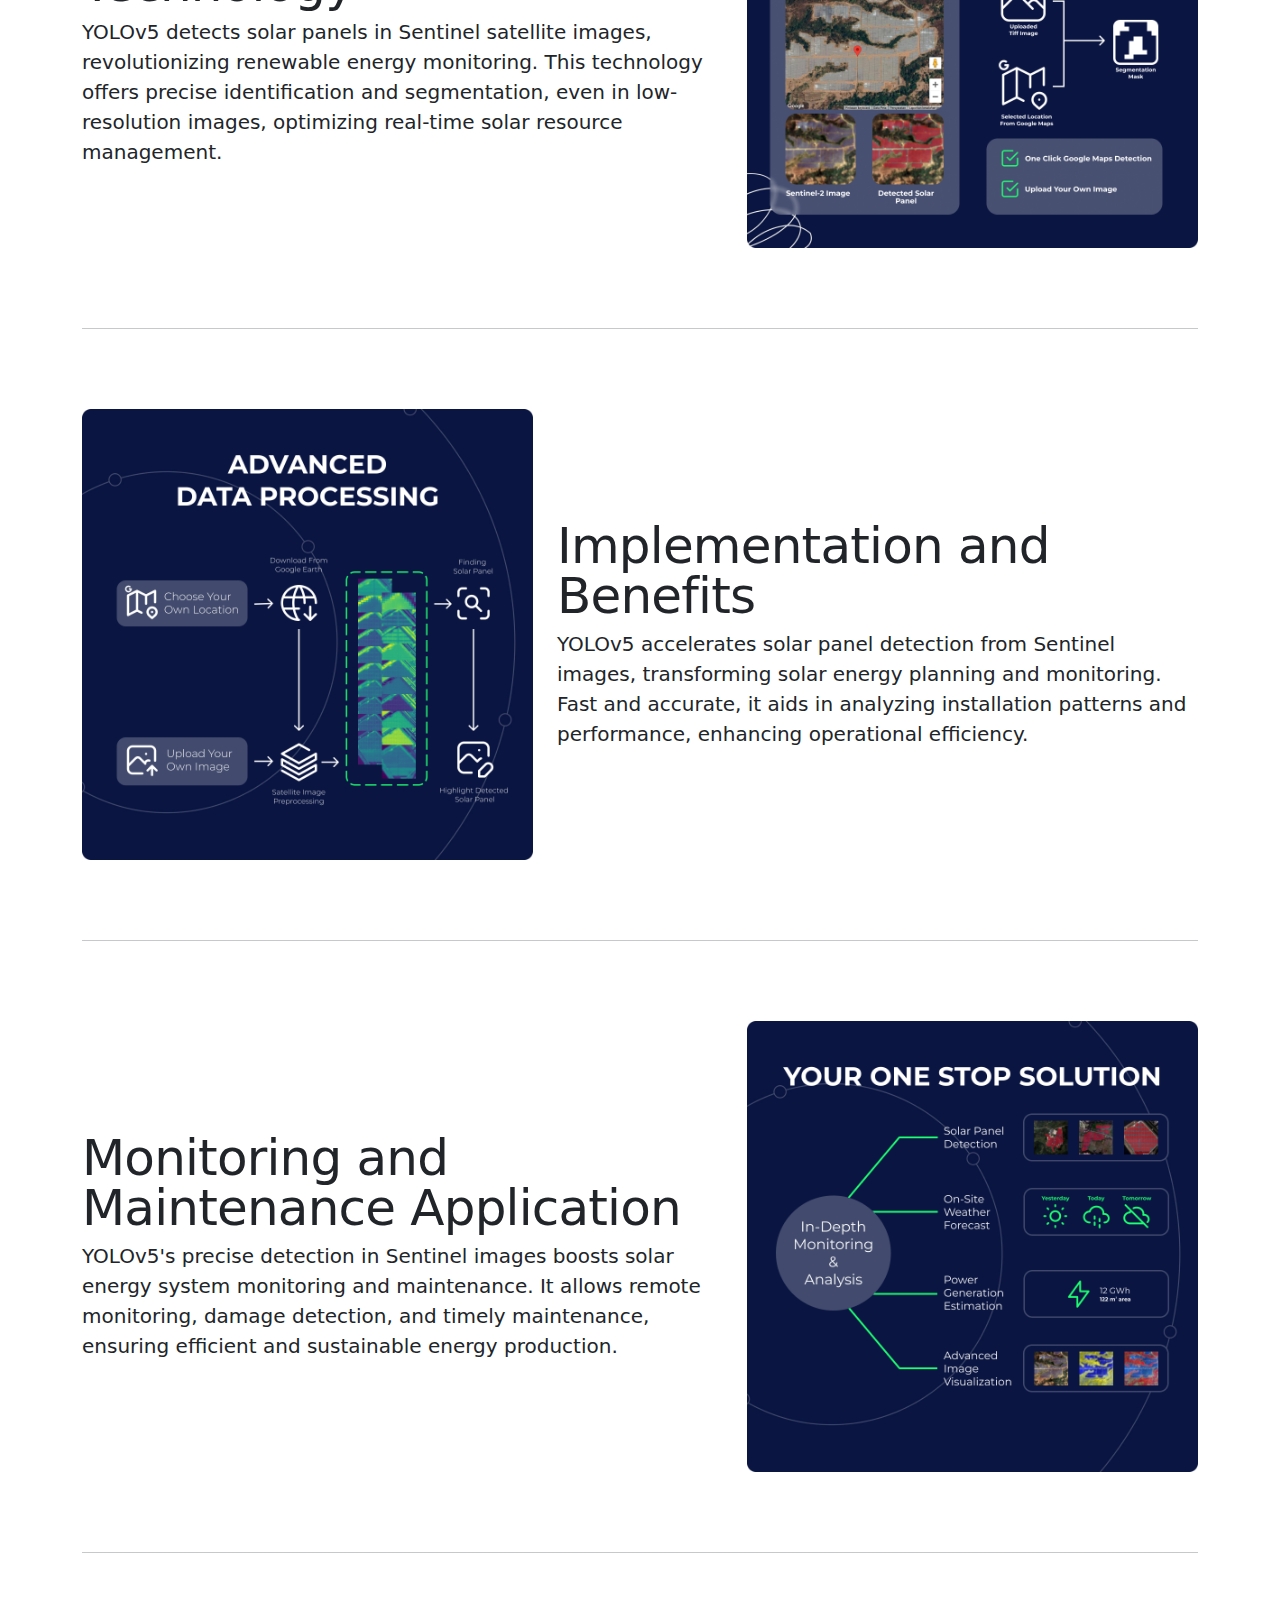
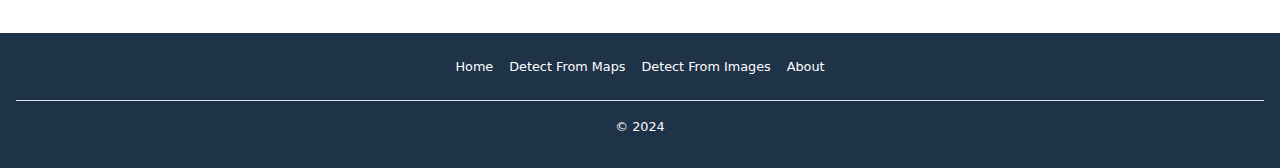
==== commit e785338c: "Change header about" ====
--- a/about.html
+++ b/about.html
@@ -23,8 +23,8 @@
     <!-- Navbar -->
     <nav class="navbar navbar-dark header" style="z-index: 20;">
       <div class="container-fluid">
-        <a class="navbar-brand" href="index.html">Sense-Vis
-          <img src="images/White.svg" alt="Logo" width="30" height="24" class="d-inline-block align-text-top">
+        <a class="navbar-brand" href="index.html" style="font-size: 30px;">Sense-Vis
+          <img src="images/White.svg" alt="Logo" style="max-width: 30%;" class="d-inline-block align-text-top">
         </a>
         <button class="navbar-toggler" type="button" data-bs-toggle="offcanvas" data-bs-target="#offcanvasDarkNavbar" aria-controls="offcanvasDarkNavbar" aria-label="Toggle navigation">
           <span class="navbar-toggler-icon"></span>
--- a/css/maps.css
+++ b/css/maps.css
@@ -275,7 +275,6 @@
 
 .offcanvas-end {
   width: 240px !important;
-  /* background-color: #125C78;  */
   background-color: hsl(212, 42%, 20%);
   color: white;
 }
@@ -467,8 +466,41 @@
 /*Akhir revisi*/
 
 /* Styling statistics */
-#statistics{
+#statistics, #dynamics{
   display: none;
+  background: white;
+  border-radius: 15px;
+  padding: 20px;
+  box-shadow: 0 4px 8px rgba(0, 0, 0, 0.1), 0 6px 20px rgba(0, 0, 0, 0.1);
+  transition: transform 0.2s, box-shadow 0.2s;
+  width: 100%;
+  margin: 20px auto;
+}
+
+#recommend {
+  background: white;
+  border-radius: 15px;
+  padding: 20px;
+  box-shadow: 0 4px 8px rgba(0, 0, 0, 0.1), 0 6px 20px rgba(0, 0, 0, 0.1);
+  transition: transform 0.2s, box-shadow 0.2s;
+  width: 100%;
+  margin: 20px auto;
+}
+
+
+#statistics h4, #dynamics h4, #recommend h4 {
+  margin-bottom: 20px;
+  text-align: center;
+  font-size: 10px;
+}
+
+#statistics p, #dynamics p, #recommend p {
+  margin: 10px 0;
+}
+
+#statistics:hover, #dynamics:hover, #recommend:hover {
+  transform: translateY(-2px);
+  box-shadow: 0 8px 16px rgba(0, 0, 0, 0.2), 0 12px 40px rgba(0, 0, 0, 0.2);
 }
 
 /* Styling footer */
@@ -561,7 +593,17 @@
     margin: 0;
     border-radius: 0;
     order: -1;
-  }
+    z-index: 1;
+  }
+
+  .navbar{
+    z-index: 2;
+  }
+
+  .offcanvas-backdrop {
+    background-color: #000;
+}
+
   #map {
     width: 90%;
     height: 200px;
